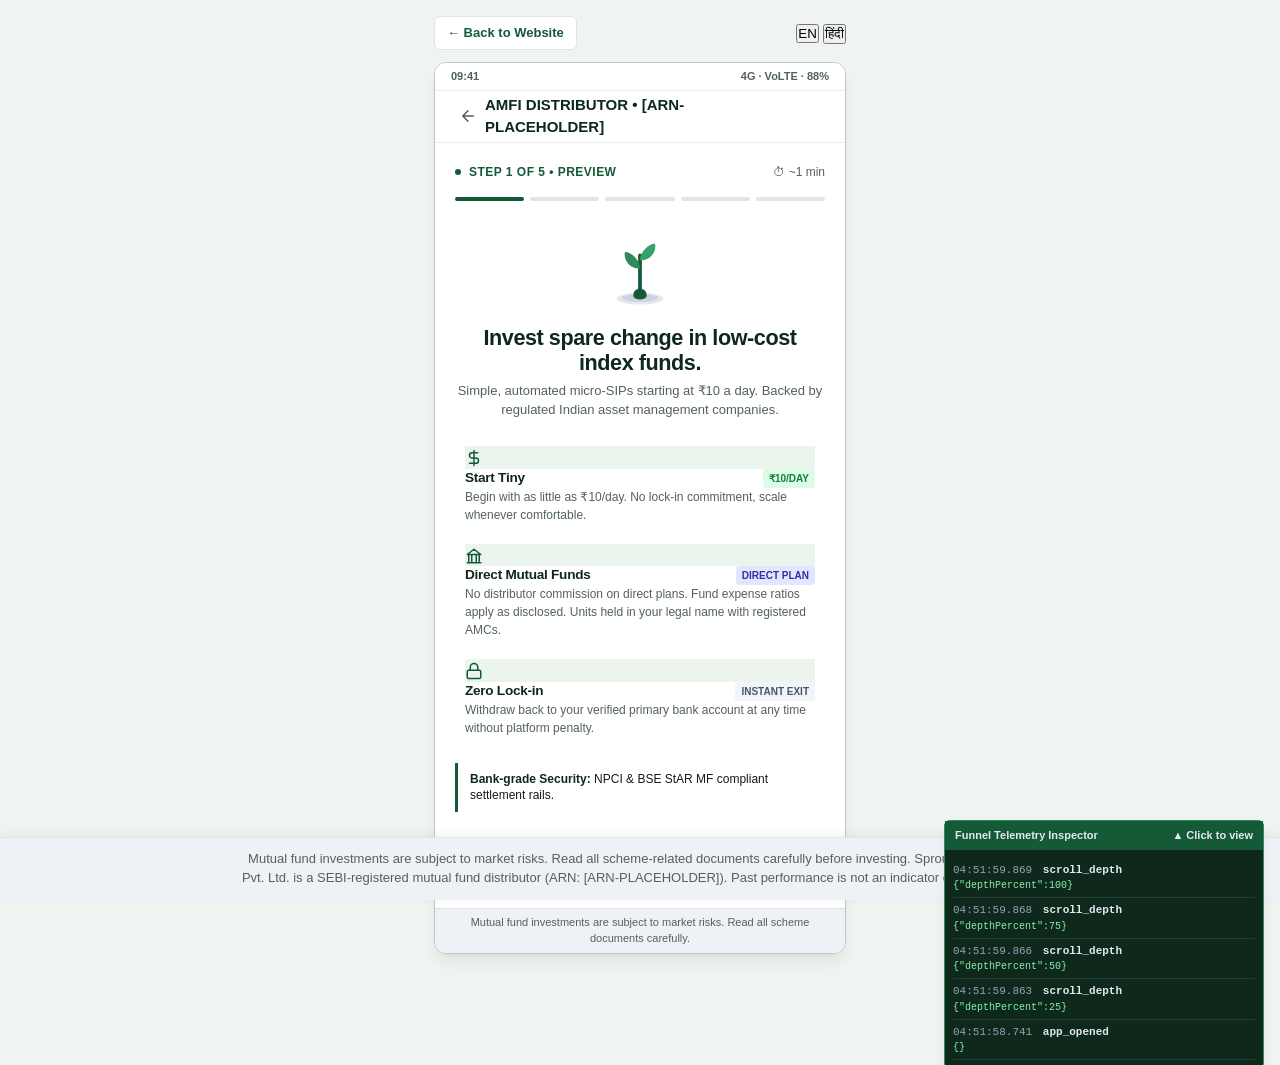
==== app.html @ a43324af "Baseline sprout files before Step 2 routes" ====
<!DOCTYPE html>
<html lang="en">
<head>
  <meta charset="UTF-8">
  <meta name="viewport" content="width=device-width, initial-scale=1.0">
  <title>Sprout App - First-Time Mobile Investing in India</title>
  <meta name="description" content="Sprout Mobile Onboarding App. Fast paperless KYC and instant micro-SIP setup starting at ₹10/day.">
  <link rel="icon" type="image/svg+xml" href="favicon.svg">

  <link rel="stylesheet" href="css/tokens.css">
  <link rel="stylesheet" href="css/components.css">
  <link rel="stylesheet" href="css/onboarding.css">

  <style>
    /* Dedicated App Shell Layout */
    body {
      background-color: #F0F4F1;
      display: flex;
      flex-direction: column;
      min-height: 100vh;
    }
    .app-standalone-container {
      flex: 1;
      display: flex;
      flex-direction: column;
      align-items: center;
      justify-content: center;
      padding: 16px 8px 48px;
    }
    .app-top-nav-bar {
      width: 100%;
      max-width: 420px;
      display: flex;
      justify-content: space-between;
      align-items: center;
      margin-bottom: 12px;
      padding: 0 4px;
    }
    .app-back-to-site {
      display: inline-flex;
      align-items: center;
      gap: 6px;
      color: #155A37;
      text-decoration: none;
      font-size: 13px;
      font-weight: 700;
      background: #FFFFFF;
      padding: 6px 12px;
      border-radius: var(--radius-sm);
      border: 1px solid var(--color-border);
    }
    .app-back-to-site:hover {
      background: #EBF5EE;
    }

    /* Telemetry drawer */
    .telemetry-inspector {
      position: fixed;
      bottom: 48px;
      right: 16px;
      width: 320px;
      max-height: 280px;
      background: #0E281C;
      color: #E2E8F0;
      border: 1px solid #2E8B57;
      border-radius: var(--radius-sm);
      box-shadow: var(--shadow-lg);
      z-index: 1000;
      font-size: 11px;
      display: flex;
      flex-direction: column;
      transition: transform 0.2s ease;
    }
    .telemetry-inspector.is-collapsed {
      transform: translateY(calc(100% - 32px));
    }
    .telemetry-header {
      padding: 6px 10px;
      background: #155A37;
      font-weight: 700;
      display: flex;
      align-items: center;
      justify-content: space-between;
      cursor: pointer;
      user-select: none;
    }
    .telemetry-body {
      flex: 1;
      overflow-y: auto;
      padding: 8px;
      font-family: monospace;
      max-height: 230px;
    }
    .telemetry-item {
      padding: 4px 0;
      border-bottom: 1px solid rgba(255, 255, 255, 0.1);
    }
    .telemetry-time {
      color: #94A3B8;
      margin-right: 4px;
    }
    .telemetry-item code {
      display: block;
      color: #86EFAC;
      font-size: 10px;
      word-break: break-all;
    }
  </style>
</head>
<body>

  <main class="app-standalone-container">
    <!-- Top Bar with Return to Website Link & Language Switcher -->
    <div class="app-top-nav-bar">
      <a href="index.html" class="app-back-to-site" title="Return to Sprout marketing website">
        ← Back to Website
      </a>
      <div class="lang-toggle">
        <button class="lang-btn is-active" data-lang="en">EN</button>
        <button class="lang-btn" data-lang="hi">हिंदी</button>
      </div>
    </div>

    <!-- Phone Mockup Frame (Realistic sub-₹10,000 mobile aspect) -->
    <div class="phone-mockup-frame">
      <!-- System Status Bar -->
      <div class="phone-status-bar">
        <span>09:41</span>
        <span>4G · VoLTE · 88%</span>
      </div>

      <!-- App Header with AMFI Registration Indicator -->
      <header class="phone-app-header">
        <a href="index.html" class="phone-back-btn" aria-label="Exit to website">
          <svg class="icon-svg" viewBox="0 0 24 24"><path d="M19 12H5M12 19l-7-7 7-7"/></svg>
        </a>
        <!-- COMPLIANCE: Replace [ARN-PLACEHOLDER] with real AMFI ARN -->
        <span class="phone-header-title">AMFI DISTRIBUTOR • [ARN-PLACEHOLDER]</span>
        <div style="width: 28px;"></div>
      </header>

      <!-- Phone Content Area -->
      <div class="phone-screen-content">

        <!-- Segmented Progress Bar -->
        <div class="step-segmented-bar">
          <div class="step-meta-left">
            <span class="step-meta-dot"></span>
            <span id="step-meta-label">STEP 1 OF 5 • PREVIEW</span>
          </div>
          <div class="step-meta-right" id="step-meta-time">⏱ ~1 min</div>
        </div>
        <div class="step-tracks-container">
          <div class="step-track-segment is-active"></div>
          <div class="step-track-segment"></div>
          <div class="step-track-segment"></div>
          <div class="step-track-segment"></div>
          <div class="step-track-segment"></div>
        </div>

        <!-- Shared Inline Mascot Mount -->
        <div id="onboarding-mascot-mount" style="margin-bottom: 8px;"></div>

        <!-- ==================== SCREEN 1: WELCOME & MICRO-SIP VALUE ==================== -->
        <div class="ob-screen is-active" id="ob-screen-1">
          <div style="text-align: center; margin-bottom: 16px;">
            <h2 style="font-size: 1.35rem; color: #0E281C; line-height: 1.2; margin-bottom: 6px;">
              Invest spare change in low-cost index funds.
            </h2>
            <p style="font-size: 0.8125rem; color: #536259; line-height: 1.45;">
              Simple, automated micro-SIPs starting at ₹10 a day. Backed by regulated Indian asset management companies.
            </p>
          </div>

          <!-- Value Proposition Pillars -->
          <div class="checklist-grid" style="gap: 8px; margin-bottom: 16px;">
            <div class="checklist-item" style="padding: 10px; margin-bottom: 0;">
              <div class="checklist-check" style="background: #EBF5EE; color: #155A37;">
                <svg class="icon-svg" viewBox="0 0 24 24"><path d="M12 2v20M17 5H9.5a3.5 3.5 0 0 0 0 7h5a3.5 3.5 0 0 1 0 7H6"/></svg>
              </div>
              <div class="checklist-content">
                <div style="display: flex; justify-content: space-between; align-items: center;">
                  <h4 style="font-size: 0.85rem;">Start Tiny</h4>
                  <span class="substep-badge badge-green">₹10/day</span>
                </div>
                <p style="font-size: 0.75rem;">Begin with as little as ₹10/day. No lock-in commitment, scale whenever comfortable.</p>
              </div>
            </div>

            <div class="checklist-item" style="padding: 10px; margin-bottom: 0;">
              <div class="checklist-check" style="background: #EBF5EE; color: #155A37;">
                <svg class="icon-svg" viewBox="0 0 24 24"><path d="M3 21h18M3 10h18M5 10v11M19 10v11M9 10v11M15 10v11M12 3l9 7H3z"/></svg>
              </div>
              <div class="checklist-content">
                <div style="display: flex; justify-content: space-between; align-items: center;">
                  <h4 style="font-size: 0.85rem;">Direct Mutual Funds</h4>
                  <!-- COMPLIANCE: "0% Fee" requires Compliance sign-off on direct vs regular plan. Remove until confirmed. -->
                  <span class="substep-badge badge-blue">Direct Plan</span>
                </div>
                <p style="font-size: 0.75rem;">No distributor commission on direct plans. Fund expense ratios apply as disclosed. Units held in your legal name with registered AMCs.</p>
              </div>
            </div>

            <div class="checklist-item" style="padding: 10px; margin-bottom: 0;">
              <div class="checklist-check" style="background: #EBF5EE; color: #155A37;">
                <svg class="icon-svg" viewBox="0 0 24 24"><rect x="3" y="11" width="18" height="11" rx="2"/><path d="M7 11V7a5 5 0 0 1 10 0v4"/></svg>
              </div>
              <div class="checklist-content">
                <div style="display: flex; justify-content: space-between; align-items: center;">
                  <h4 style="font-size: 0.85rem;">Zero Lock-in</h4>
                  <span class="substep-badge" style="background: #F1F5F9; color: #475569;">Instant Exit</span>
                </div>
                <p style="font-size: 0.75rem;">Withdraw back to your verified primary bank account at any time without platform penalty.</p>
              </div>
            </div>
          </div>

          <div class="gov-what-we-do" style="margin-bottom: 16px;">
            <strong style="color: #0E281C;">Bank-grade Security:</strong>
            <span> NPCI & BSE StAR MF compliant settlement rails.</span>
          </div>

          <div class="ob-bottom-actions">
            <button class="btn btn-primary btn-block" id="ob-btn-welcome-start">
              <span>Get Started (Takes ~4 mins)</span>
              <svg class="icon-svg" viewBox="0 0 24 24"><path d="M5 12h14M12 5l7 7-7 7"/></svg>
            </button>
          </div>
        </div>

        <!-- ==================== SCREEN 2: PREPARATION PROTOCOL ==================== -->
        <div class="ob-screen" id="ob-screen-2">
          <div class="ob-screen-header" style="margin-bottom: 12px;">
            <h2 style="font-size: 1.35rem; color: #0E281C;">Have these ready before we begin</h2>
            <p style="font-size: 0.8125rem;">Financial regulations require identity verification. Having these 3 items ready makes the process seamless and takes under 3 minutes.</p>
          </div>

          <div style="background: #143525; color: #FFFFFF; padding: 10px 14px; border-radius: var(--radius-sm); margin-bottom: 14px;">
            <span style="font-size: 10px; text-transform: uppercase; letter-spacing: 0.05em; color: #86EFAC; font-weight: 700; display: block;">REGULATORY REQUIREMENT</span>
            <strong style="font-size: 0.9rem;">Official KYC Protocol</strong>
          </div>

          <div class="checklist-grid" style="gap: 8px; margin-bottom: 12px;">
            <div class="checklist-item" style="padding: 10px; margin-bottom: 0;">
              <div class="checklist-check">✓</div>
              <div class="checklist-content">
                <div style="display: flex; justify-content: space-between; align-items: center;">
                  <h4 style="font-size: 0.85rem;">Permanent Account Number (PAN)</h4>
                  <span class="substep-badge" style="background: #F1F5F9; color: #475569;">Required</span>
                </div>
                <p style="font-size: 0.75rem;">Physical card or 10-digit number linked to your tax record.</p>
              </div>
            </div>

            <div class="checklist-item" style="padding: 10px; margin-bottom: 0;">
              <div class="checklist-check">✓</div>
              <div class="checklist-content">
                <div style="display: flex; justify-content: space-between; align-items: center;">
                  <h4 style="font-size: 0.85rem;">Aadhaar Card Number</h4>
                  <span class="substep-badge badge-blue">DigiLocker</span>
                </div>
                <p style="font-size: 0.75rem;">Must have access to mobile phone linked with Aadhaar for OTP verification.</p>
              </div>
            </div>

            <div class="checklist-item" style="padding: 10px; margin-bottom: 0;">
              <div class="checklist-check">✓</div>
              <div class="checklist-content">
                <div style="display: flex; justify-content: space-between; align-items: center;">
                  <h4 style="font-size: 0.85rem;">Indian Bank Account & IFSC</h4>
                  <span class="substep-badge badge-green">SIP Setup</span>
                </div>
                <p style="font-size: 0.75rem;">In your name, for setting up auto-debit SIP and withdrawals.</p>
              </div>
            </div>
          </div>

          <div class="gov-what-we-do" style="border-left-color: #15803D; margin-bottom: 14px;">
            <strong>Can't finish now?</strong> Your progress saves automatically at every tap.
          </div>

          <div class="ob-bottom-actions">
            <button class="btn btn-primary btn-block" id="ob-btn-checklist-ready">
              <span>I Have These Ready • Continue</span>
              <svg class="icon-svg" viewBox="0 0 24 24"><path d="M5 12h14M12 5l7 7-7 7"/></svg>
            </button>
            <button class="save-later-link" id="ob-btn-save-later" style="margin-top: 10px;">
              Save & Exit for Later
            </button>
          </div>
        </div>

        <!-- ==================== SCREEN 3: PACE & DEPLOYMENT ==================== -->
        <div class="ob-screen" id="ob-screen-3">
          <div class="ob-screen-header" style="margin-bottom: 10px;">
            <h2 style="font-size: 1.35rem; color: #0E281C;">Choose your daily or weekly pace</h2>
            <p style="font-size: 0.8125rem;">Consistency matters more than timing. Pick an amount you won't miss.</p>
          </div>

          <div class="botanical-tier-card">
            <div class="botanical-tier-icon">🌱</div>
            <div class="botanical-tier-info">
              <h4>BOTANICAL TIER II • First Sprout</h4>
              <p>Nurturing steady habit from root to leaf.</p>
            </div>
          </div>

          <div class="freq-tabs-container">
            <button class="freq-tab-btn is-active" data-freq="daily">Daily</button>
            <button class="freq-tab-btn" data-freq="weekly">Weekly</button>
            <button class="freq-tab-btn" data-freq="monthly">Monthly</button>
          </div>

          <div class="amount-card-grid">
            <div class="amount-card" data-amount="20">
              <div class="amount-card-left">
                <div class="amount-icon-pill">☕</div>
                <div class="amount-text-block">
                  <strong>₹20 <span style="font-size: 12px; font-weight: normal; color: #536259;">/ day</span></strong>
                  <span class="amount-analogy-text">A cup of tea</span>
                </div>
              </div>
              <div class="amount-check-bubble">✓</div>
            </div>

            <div class="amount-card is-selected" data-amount="50">
              <div class="amount-card-left">
                <div class="amount-icon-pill">🌿</div>
                <div class="amount-text-block">
                  <strong>
                    ₹50 <span style="font-size: 12px; font-weight: normal; color: #536259;">/ day</span>
                    <!-- COMPLIANCE: "Most chosen" is a fake metric if you have no real data. Removed until analytics confirm it. -->
                  </strong>
                  <span class="amount-analogy-text">Optimal baseline for micro-SIP</span>
                </div>
              </div>
              <div class="amount-check-bubble">✓</div>
            </div>

            <div class="amount-card" data-amount="100">
              <div class="amount-card-left">
                <div class="amount-icon-pill">📈</div>
                <div class="amount-text-block">
                  <strong>₹100 <span style="font-size: 12px; font-weight: normal; color: #536259;">/ day</span></strong>
                  <span class="amount-analogy-text">Steady compounding</span>
                </div>
              </div>
              <div class="amount-check-bubble">✓</div>
            </div>
          </div>

          <div class="monthly-deployment-card">
            <div class="deployment-header">
              <span>MONTHLY DEPLOYMENT</span>
              <span>📅 100% Equity Index</span>
            </div>
            <h3 id="calc-deployment-heading">At ₹50 / day, you will invest ₹1,500 every month.</h3>
            
            <div class="fund-preview-box">
              <span class="fund-badge-in">IN</span>
              <div class="fund-details-text">
                <strong>Nifty 50 Index Direct Plan</strong>
                <span>Top 50 companies in India • Direct / Zero Commission</span>
              </div>
            </div>

            <p style="font-size: 10px; color: #536259; line-height: 1.4;">
              Equities fluctuate in value. Historical 10-12% market returns are for illustrative purposes and not guaranteed. Capital is at risk.
            </p>
          </div>

          <div class="ob-bottom-actions">
            <button class="btn btn-primary btn-block" id="ob-btn-pace-confirm">
              <span>Confirm Pace & Verify KYC</span>
              <svg class="icon-svg" viewBox="0 0 24 24"><path d="M5 12h14M12 5l7 7-7 7"/></svg>
            </button>
          </div>
        </div>

        <!-- ==================== SCREEN 4: IDENTITY AUTHENTICATION & WAITING ==================== -->
        <div class="ob-screen" id="ob-screen-4">
          <div class="ob-screen-header" style="margin-bottom: 12px;">
            <h2 style="font-size: 1.35rem; color: #0E281C;">Identity Authentication</h2>
            <p style="font-size: 0.8125rem;">Cross-referencing legal credentials with official regulatory registries for institutional compliance.</p>
          </div>

          <div class="verification-substeps-card">
            <div class="substep-row">
              <div class="substep-icon-status substep-status-verified">✓</div>
              <div class="substep-info">
                <div class="substep-header">
                  <h4>PAN Validation</h4>
                  <span class="substep-badge badge-green">Verified</span>
                </div>
                <p>PAN: ABCDE1234F verified via NSDL record</p>
              </div>
            </div>

            <div class="substep-row">
              <div class="substep-icon-status substep-status-verified">✓</div>
              <div class="substep-info">
                <div class="substep-header">
                  <h4>Aadhaar DigiLocker</h4>
                  <span class="substep-badge badge-green">Verified</span>
                </div>
                <p>Linked securely to phone ending in •••• 8912</p>
              </div>
            </div>

            <div class="substep-row">
              <div class="substep-icon-status substep-status-inprogress" id="substep-ckyc-icon"></div>
              <div class="substep-info">
                <div class="substep-header">
                  <h4>CKYC & Bank Verification</h4>
                  <span class="substep-badge badge-blue" id="substep-ckyc-badge">In Progress</span>
                </div>
                <p>Matching account holder legal name against Central Registry records</p>
              </div>
            </div>
          </div>

          <div class="gov-repo-card">
            <div class="gov-repo-top">
              <div class="gov-bank-icon">
                <svg class="icon-svg" viewBox="0 0 24 24"><path d="M3 21h18M3 10h18M5 10v11M19 10v11M9 10v11M15 10v11M12 3l9 7H3z"/></svg>
              </div>
              <div class="gov-repo-top-text">
                <h3>Verifying with Government Repositories</h3>
                <div class="gov-avg-time">⏱ Average time: 45–90 seconds</div>
              </div>
            </div>

            <div class="registry-exchange-track">
              <div class="exchange-label-row">
                <span>Registry Exchange</span>
                <span id="kyc-elapsed-timer">00:00 elapsed</span>
              </div>
              <div class="exchange-progress-bar">
                <div class="exchange-progress-fill" id="kyc-exchange-fill" style="width: 15%;"></div>
              </div>
              <div class="exchange-milestones">
                <span class="exchange-milestone is-done">Request Dispatched</span>
                <span class="exchange-milestone" id="milestone-cersai">Awaiting CERSAI Ack</span>
                <span class="exchange-milestone" id="milestone-settlement">Settlement</span>
              </div>
            </div>

            <div class="gov-what-we-do">
              <strong>What we are doing:</strong> Checking your Central KYC Registry (CKYC) status and matching your bank account name via penny-drop confirmation.
            </div>

            <p class="gov-reassurance-note">
              ℹ Please do not press back or refresh. If it takes longer than 2 minutes, we will safely continue in the background and notify you via SMS.
            </p>

            <div class="gov-ref-tag">
              <span>● 256-bit TLS Gateway Encrypted</span>
              <span>REF: CKYC-9042-M</span>
            </div>
          </div>

          <div class="botanical-tier-card" style="background: #F8FAFC; border-color: #E2E8F0;">
            <div class="botanical-tier-icon" style="background: #E0E7FF; color: #3730A3;">🌱</div>
            <div class="botanical-tier-info">
              <h4 style="color: #155A37;">GROWTH MILESTONE 1 OF 4</h4>
              <p><strong>Seed in Soil:</strong> KYC verification sets your firm foundation for systematic wealth growth.</p>
            </div>
          </div>

          <div class="ob-bottom-actions">
            <button class="btn btn-primary btn-block" id="ob-btn-checking-status" style="pointer-events: none;">
              <svg class="icon-svg" style="animation: spin 1s linear infinite;" viewBox="0 0 24 24"><path d="M12 2v4M12 18v4M4.93 4.93l2.83 2.83M16.24 16.24l2.83 2.83M2 12h4M18 12h4"/></svg>
              <span>Checking Status with Registry...</span>
            </button>
            <style>@keyframes spin { 100% { transform: rotate(360deg); } }</style>

            <div id="kyc-verified-box" style="display: none; margin-bottom: 8px;">
              <button class="btn btn-primary btn-block" id="ob-btn-kyc-proceed">
                <span>KYC Verified • Proceed to Mandate</span>
                <svg class="icon-svg" viewBox="0 0 24 24"><path d="M5 12h14M12 5l7 7-7 7"/></svg>
              </button>
            </div>

            <button class="btn btn-secondary btn-block" id="ob-btn-kyc-background" style="margin-top: 8px; font-size: 13px;">
              💬 Continue in Background (Notify via SMS)
            </button>
          </div>
        </div>

        <!-- ==================== SCREEN 5: MILESTONE ACHIEVED & MANDATE ==================== -->
        <div class="ob-screen" id="ob-screen-5">
          <div style="text-align: center; margin-bottom: 14px;">
            <span class="substep-badge" style="background: #E0E7FF; color: #3730A3; font-size: 11px;">Milestone Achieved</span>
            <div style="margin: 8px 0;">
              <span style="font-size: 12px; font-weight: 700; color: #15803D; background: #DCFCE7; padding: 3px 10px; border-radius: var(--radius-sm);">
                🌱 First Sprout Planted 🌱
              </span>
            </div>
            <h2 style="font-size: 1.35rem; color: #0E281C; line-height: 1.25; margin-bottom: 4px;">
              Your daily SIP is officially set up!
            </h2>
            <p style="font-size: 0.8125rem; color: #536259; line-height: 1.4;">
              A steady seed planted today. Your discipline begins silently compounding through patient, systematic stewardship.
            </p>
          </div>

          <div class="mandate-summary-card">
            <div class="mandate-header">
              <h4>
                <svg class="icon-svg" style="color: #155A37;" viewBox="0 0 24 24"><path d="M14 2H6a2 2 0 0 0-2 2v16a2 2 0 0 0 2 2h12a2 2 0 0 0 2-2V8z"/><polyline points="14 2 14 8 20 8"/></svg>
                Mandate & Order Summary
              </h4>
              <!-- COMPLIANCE: "NPCI Active" label on a simulator screen is misleading. Labeled as demo. -->
              <span class="badge-npci" style="background: #F1F5F9; color: #64748B; border: 1px solid #CBD5E1;">DEMO ONLY</span>
            </div>

            <div class="mandate-row">
              <span class="mandate-label">Daily Commitment</span>
              <span class="mandate-value" id="summary-daily-commitment">₹50 / day</span>
            </div>
            <div class="mandate-row">
              <span class="mandate-label">Fund Selected</span>
              <span class="mandate-value">Bandhan Nifty 50 Index Fund<br><small style="color: #15803D; font-weight: normal;">Direct-Growth • 0% Commission</small></span>
            </div>
            <div class="mandate-row">
              <span class="mandate-label">Auto-Debit Route</span>
              <span class="mandate-value">HDFC Bank ••4821 via e-NACH</span>
            </div>
            <div class="mandate-row">
              <span class="mandate-label">First Scheduled Debit</span>
              <span class="mandate-value">Tomorrow, 09:30 AM IST</span>
            </div>
            <div class="mandate-row">
              <span class="mandate-label">Estimated Allotment</span>
              <span class="mandate-value">Within T+1 Business Days</span>
            </div>
          </div>

          <div class="micro-value-grid">
            <div class="micro-value-card">
              <div style="color: #155A37; font-size: 16px; margin-bottom: 2px;">⚡</div>
              <h5>1-Tap Control</h5>
              <p>Pause, modify, or stop your SIP anytime with zero friction.</p>
            </div>
            <div class="micro-value-card">
              <div style="color: #155A37; font-size: 16px; margin-bottom: 2px;">🛡</div>
              <h5>Zero Hidden Cost</h5>
              <p>No entry loads, no exit penalties, no distributor cuts.</p>
            </div>
          </div>

          <div class="botanical-ledger-card">
            <div class="ledger-icon-box">🪴</div>
            <div class="ledger-text">
              <h4>BOTANICAL LEDGER</h4>
              <strong>Stage 2 of 4 Active</strong>
              <p>Level 3 'Rooted Sapling' unlocks after 3 consecutive monthly cycles.</p>
            </div>
          </div>

          <div class="ob-bottom-actions">
            <button class="btn btn-primary btn-block" id="ob-btn-go-portfolio">
              <span>Go to Your Portfolio</span>
              <svg class="icon-svg" viewBox="0 0 24 24"><path d="M5 12h14M12 5l7 7-7 7"/></svg>
            </button>
            <button class="btn btn-secondary btn-block" id="ob-btn-download-pdf" style="margin-top: 8px; font-size: 13px;">
              <svg class="icon-svg" viewBox="0 0 24 24"><path d="M21 15v4a2 2 0 0 1-2 2H5a2 2 0 0 1-2-2v-4M7 10l5 5 5-5M12 15V3"/></svg>
              <span>Download Mandate Confirmation (PDF)</span>
            </button>
          </div>
        </div>

      </div>

      <!-- Phone In-App Bottom Compliance Bar -->
      <div class="compliance-disclaimer-strip" style="font-size: 11px; padding: 6px 10px;">
        <span data-i18n="complianceShort">Mutual fund investments are subject to market risks. Read all scheme documents carefully.</span>
      </div>
    </div>
  </main>

  <!-- Sticky Global Compliance Disclaimer Bar -->
  <aside class="compliance-disclaimer-strip compliance-sticky-bottom" aria-label="Regulatory risk disclosure">
    <div style="max-width: 800px; margin: 0 auto;">
      <span data-i18n="complianceDisclaimer">
      <!-- COMPLIANCE: Replace [ARN-PLACEHOLDER] with your real AMFI ARN before going live -->
      Mutual fund investments are subject to market risks. Read all scheme-related documents carefully before investing. Sprout Technologies Pvt. Ltd. is a SEBI-registered mutual fund distributor (ARN: [ARN-PLACEHOLDER]). Past performance is not an indicator of future returns.
      </span>
    </div>
  </aside>

  <!-- Developer Telemetry Inspector -->
  <div class="telemetry-inspector is-collapsed" id="telemetry-inspector">
    <div class="telemetry-header" id="toggle-telemetry-btn">
      <span>Funnel Telemetry Inspector</span>
      <span>▲ Click to view</span>
    </div>
    <div class="telemetry-body" id="telemetry-log-content"></div>
  </div>

  <script src="js/strings.js"></script>
  <script src="js/mascot.js"></script>
  <script src="js/analytics.js"></script>
  <script src="js/onboarding.js"></script>
  <script>
    document.addEventListener("DOMContentLoaded", () => {
      // Initialize Mascot mount
      const obMascotMount = document.getElementById("onboarding-mascot-mount");
      if (obMascotMount) {
        obMascotMount.innerHTML = window.SproutMascot.render("idle");
      }

      // Initialize Onboarding Flow
      const onboarding = new window.OnboardingFlow();
      onboarding.init();

      // Language Switcher
      function updateLanguage(lang) {
        const strings = window.SPROUT_STRINGS[lang] || window.SPROUT_STRINGS.en;
        document.querySelectorAll("[data-i18n]").forEach(elem => {
          const key = elem.getAttribute("data-i18n");
          if (strings[key]) {
            elem.textContent = strings[key];
          }
        });
        document.querySelectorAll(".lang-btn").forEach(btn => {
          btn.classList.toggle("is-active", btn.getAttribute("data-lang") === lang);
        });
        document.documentElement.lang = lang;
      }

      document.querySelectorAll(".lang-btn").forEach(btn => {
        btn.addEventListener("click", () => {
          const selected = btn.getAttribute("data-lang");
          updateLanguage(selected);
          window.sproutAnalytics.track("language_switched", { language: selected });
        });
      });

      // Telemetry drawer
      const telemetryDrawer = document.getElementById("telemetry-log-content");
      if (telemetryDrawer) {
        window.sproutAnalytics.onEvent((eventData) => {
          const entry = document.createElement("div");
          entry.className = "telemetry-item";
          entry.innerHTML = `
            <span class="telemetry-time">${eventData.timestamp.split("T")[1].replace("Z", "")}</span>
            <strong>${eventData.event}</strong>
            <code>${JSON.stringify(eventData.properties)}</code>
          `;
          telemetryDrawer.prepend(entry);
        });
      }

      const toggleTelBtn = document.getElementById("toggle-telemetry-btn");
      if (toggleTelBtn) {
        toggleTelBtn.addEventListener("click", () => {
          const drawer = document.getElementById("telemetry-inspector");
          if (drawer) drawer.classList.toggle("is-collapsed");
        });
      }

      window.sproutAnalytics.track("app_opened");
    });
  </script>
</body>
</html>
---- css/tokens.css ----
/* Sprout 2.0 Design Tokens 
   Strict anti-vibe-coding: No purple gradients, no pill buttons, WCAG AA compliant */
:root {
  /* Color Palette - Trustworthy Botanical & Financial Neutral */
  --color-primary: #155A37;
  --color-primary-hover: #0F4328;
  --color-primary-active: #092B19;
  --color-primary-light: #EBF5EE;
  
  --color-deep-pine: #0E281C;
  --color-accent-growth: #2E8B57;
  --color-accent-gold: #C08A1B;
  
  --color-bg-page: #FBFBF9;
  --color-bg-surface: #FFFFFF;
  --color-bg-subtle: #F4F6F4;
  --color-bg-card-highlight: #F0F7F2;

  --color-border: #E0E5E2;
  --color-border-subtle: #ECEFE8;
  --color-border-strong: #BDC8C1;
  --color-border-focus: #155A37;

  --color-text-main: #141C17;
  --color-text-muted: #536259;
  --color-text-inverse: #FFFFFF;
  --color-text-disabled: #8E9C94;

  --color-success: #15803D;
  --color-success-bg: #DCFCE7;
  --color-warning: #B45309;
  --color-warning-bg: #FEF3C7;
  --color-error: #B91C1C;
  --color-error-bg: #FEE2E2;

  /* Typography Scale */
  --font-sans: -apple-system, BlinkMacSystemFont, "Segoe UI", Roboto, "Noto Sans", "Noto Sans Devanagari", sans-serif;
  --font-size-xs: 0.75rem;    /* 12px */
  --font-size-sm: 0.8125rem;  /* 13px - Compliance disclaimer baseline */
  --font-size-base: 0.9375rem;/* 15px */
  --font-size-md: 1rem;       /* 16px */
  --font-size-lg: 1.125rem;   /* 18px */
  --font-size-xl: 1.375rem;   /* 22px */
  --font-size-2xl: 1.75rem;   /* 28px */
  --font-size-3xl: 2.25rem;   /* 36px */

  --line-height-tight: 1.25;
  --line-height-normal: 1.5;
  --line-height-relaxed: 1.625;

  /* Spacing Scale (8pt grid basis) */
  --space-1: 0.25rem;  /* 4px */
  --space-2: 0.5rem;   /* 8px */
  --space-3: 0.75rem;  /* 12px */
  --space-4: 1rem;     /* 16px */
  --space-5: 1.25rem;  /* 20px */
  --space-6: 1.5rem;   /* 24px */
  --space-8: 2rem;     /* 32px */
  --space-10: 2.5rem;  /* 40px */
  --space-12: 3rem;    /* 48px */
  --space-16: 4rem;    /* 64px */

  /* Radii - Rectangular, modern, non-pill */
  --radius-xs: 3px;
  --radius-sm: 6px;
  --radius-md: 8px;
  --radius-lg: 12px;

  /* Tap target minimums */
  --tap-target-min: 44px;

  /* Elevation Shadows (subtle, clean, no blur slop) */
  --shadow-sm: 0 1px 2px rgba(16, 28, 21, 0.05);
  --shadow-md: 0 4px 6px -1px rgba(16, 28, 21, 0.08), 0 2px 4px -2px rgba(16, 28, 21, 0.04);
  --shadow-lg: 0 10px 15px -3px rgba(16, 28, 21, 0.08), 0 4px 6px -4px rgba(16, 28, 21, 0.04);

  /* Transitions */
  --transition-fast: 150ms ease;
  --transition-normal: 250ms ease;
}

@media (prefers-reduced-motion: reduce) {
  *, *::before, *::after {
    animation-duration: 0.01ms !important;
    animation-iteration-count: 1 !important;
    transition-duration: 0.01ms !important;
    scroll-behavior: auto !important;
  }
}
---- css/components.css ----
/* Sprout 2.0 Shared Components 
   Architectural, accessible, WCAG AA compliant */

/* Reset & Base Elements */
*, *::before, *::after {
  box-sizing: border-box;
  margin: 0;
  padding: 0;
}

body {
  font-family: var(--font-sans);
  background-color: var(--color-bg-page);
  color: var(--color-text-main);
  line-height: var(--line-height-normal);
  font-size: var(--font-size-base);
  -webkit-font-smoothing: antialiased;
  -moz-osx-font-smoothing: grayscale;
}

/* Typography elements */
h1, h2, h3, h4, h5, h6 {
  color: var(--color-deep-pine);
  line-height: var(--line-height-tight);
  font-weight: 700;
  letter-spacing: -0.02em;
}

p {
  color: var(--color-text-muted);
}

a {
  color: var(--color-primary);
  text-decoration: underline;
  text-underline-offset: 3px;
}
a:hover {
  color: var(--color-primary-hover);
}

/* Buttons - Strictly rectangular with subtle radius (NO pill buttons) */
.btn {
  display: inline-flex;
  align-items: center;
  justify-content: center;
  gap: var(--space-2);
  min-height: var(--tap-target-min);
  padding: var(--space-3) var(--space-5);
  font-family: var(--font-sans);
  font-size: var(--font-size-base);
  font-weight: 600;
  text-decoration: none;
  border-radius: var(--radius-sm);
  border: 1px solid transparent;
  cursor: pointer;
  transition: background-color var(--transition-fast), border-color var(--transition-fast), transform var(--transition-fast);
  text-align: center;
}

.btn:focus-visible {
  outline: 2px solid var(--color-primary);
  outline-offset: 2px;
}

.btn-primary {
  background-color: var(--color-primary);
  color: var(--color-text-inverse);
  border-color: var(--color-primary);
}
.btn-primary:hover {
  background-color: var(--color-primary-hover);
  border-color: var(--color-primary-hover);
}
.btn-primary:active {
  background-color: var(--color-primary-active);
  transform: translateY(1px);
}

.btn-secondary {
  background-color: var(--color-bg-surface);
  color: var(--color-deep-pine);
  border-color: var(--color-border-strong);
}
.btn-secondary:hover {
  background-color: var(--color-bg-subtle);
  border-color: var(--color-primary);
}
.btn-secondary:active {
  transform: translateY(1px);
}

.btn-ghost {
  background-color: transparent;
  color: var(--color-text-muted);
  border-color: transparent;
}
.btn-ghost:hover {
  color: var(--color-deep-pine);
  background-color: var(--color-bg-subtle);
}

.btn-block {
  width: 100%;
}

/* Form Inputs */
.form-group {
  margin-bottom: var(--space-4);
  text-align: left;
}
.form-label {
  display: block;
  font-size: var(--font-size-sm);
  font-weight: 600;
  color: var(--color-deep-pine);
  margin-bottom: var(--space-1);
}
.form-input {
  width: 100%;
  min-height: var(--tap-target-min);
  padding: var(--space-2) var(--space-3);
  font-family: var(--font-sans);
  font-size: var(--font-size-base);
  color: var(--color-text-main);
  background-color: var(--color-bg-surface);
  border: 1px solid var(--color-border);
  border-radius: var(--radius-sm);
  transition: border-color var(--transition-fast);
}
.form-input:focus {
  outline: none;
  border-color: var(--color-primary);
  box-shadow: 0 0 0 3px rgba(21, 90, 55, 0.12);
}
.form-helper {
  font-size: var(--font-size-xs);
  color: var(--color-text-muted);
  margin-top: var(--space-1);
}

/* ==================== SEGMENTED STEP PROGRESS BAR ==================== */
.step-segmented-bar {
  display: flex;
  align-items: center;
  justify-content: space-between;
  margin-bottom: var(--space-4);
  font-size: var(--font-size-xs);
}
.step-meta-left {
  display: flex;
  align-items: center;
  gap: var(--space-2);
  font-weight: 700;
  color: var(--color-primary);
  text-transform: uppercase;
  letter-spacing: 0.04em;
}
.step-meta-dot {
  width: 6px;
  height: 6px;
  border-radius: 50%;
  background-color: var(--color-primary);
}
.step-meta-right {
  color: var(--color-text-muted);
  font-weight: 500;
}
.step-tracks-container {
  display: flex;
  gap: 6px;
  width: 100%;
  margin-bottom: var(--space-4);
}
.step-track-segment {
  flex: 1;
  height: 4px;
  background-color: var(--color-border);
  border-radius: 2px;
  transition: background-color var(--transition-normal);
}
.step-track-segment.is-active,
.step-track-segment.is-completed {
  background-color: var(--color-primary);
}

/* ==================== BOTANICAL TIER & MILESTONE BADGES ==================== */
.botanical-tier-card {
  display: flex;
  align-items: center;
  gap: var(--space-3);
  background-color: #E6F7ED;
  border: 1px solid #B7E4C7;
  border-radius: var(--radius-sm);
  padding: var(--space-3);
  margin-bottom: var(--space-4);
}
.botanical-tier-icon {
  width: 38px;
  height: 38px;
  border-radius: var(--radius-sm);
  background-color: #38D39F;
  color: #0E281C;
  display: flex;
  align-items: center;
  justify-content: center;
  font-weight: 700;
  flex-shrink: 0;
}
.botanical-tier-info h4 {
  font-size: var(--font-size-xs);
  text-transform: uppercase;
  letter-spacing: 0.04em;
  color: var(--color-primary);
  margin-bottom: 2px;
}
.botanical-tier-info p {
  font-size: var(--font-size-xs);
  color: var(--color-deep-pine);
  font-weight: 500;
}

/* Botanical Ledger Card */
.botanical-ledger-card {
  display: flex;
  align-items: center;
  gap: var(--space-3);
  background-color: var(--color-bg-subtle);
  border: 1px solid var(--color-border);
  border-radius: var(--radius-sm);
  padding: var(--space-3);
  margin-bottom: var(--space-4);
  text-align: left;
}
.ledger-icon-box {
  width: 44px;
  height: 44px;
  border-radius: var(--radius-xs);
  background-color: #EBF5EE;
  border: 1px solid var(--color-border);
  display: flex;
  align-items: center;
  justify-content: center;
  flex-shrink: 0;
}
.ledger-text h4 {
  font-size: 11px;
  text-transform: uppercase;
  color: var(--color-primary);
  font-weight: 700;
  margin-bottom: 2px;
}
.ledger-text strong {
  font-size: var(--font-size-sm);
  color: var(--color-deep-pine);
  display: block;
}
.ledger-text p {
  font-size: 11px;
  color: var(--color-text-muted);
}

/* ==================== SUB-STEP VERIFICATION CHECKLIST (SCREEN 4) ==================== */
.verification-substeps-card {
  background-color: var(--color-bg-surface);
  border: 1px solid var(--color-border);
  border-radius: var(--radius-sm);
  padding: var(--space-3) var(--space-4);
  margin-bottom: var(--space-4);
}
.substep-row {
  display: flex;
  align-items: flex-start;
  gap: var(--space-3);
  padding: var(--space-3) 0;
  border-bottom: 1px solid var(--color-border-subtle);
}
.substep-row:last-child {
  border-bottom: none;
}
.substep-icon-status {
  width: 26px;
  height: 26px;
  border-radius: 50%;
  display: flex;
  align-items: center;
  justify-content: center;
  font-size: 12px;
  flex-shrink: 0;
  margin-top: 2px;
}
.substep-status-verified {
  background-color: #DCFCE7;
  color: #15803D;
}
.substep-status-inprogress {
  background-color: #DBEAFE;
  color: #1D4ED8;
  position: relative;
}
.substep-status-inprogress::after {
  content: "";
  position: absolute;
  width: 8px;
  height: 8px;
  background-color: #1D4ED8;
  border-radius: 50%;
  animation: pulse-dot 1.5s infinite;
}
@keyframes pulse-dot {
  0% { transform: scale(0.8); opacity: 0.8; }
  50% { transform: scale(1.4); opacity: 0.3; }
  100% { transform: scale(0.8); opacity: 0.8; }
}

.substep-info {
  flex: 1;
}
.substep-header {
  display: flex;
  align-items: center;
  justify-content: space-between;
  margin-bottom: 2px;
}
.substep-header h4 {
  font-size: var(--font-size-sm);
  color: var(--color-deep-pine);
}
.substep-badge {
  font-size: 10px;
  font-weight: 700;
  padding: 2px 6px;
  border-radius: var(--radius-xs);
  text-transform: uppercase;
}
.badge-green {
  background-color: #DCFCE7;
  color: #15803D;
}
.badge-blue {
  background-color: #E0E7FF;
  color: #3730A3;
}
.substep-info p {
  font-size: var(--font-size-xs);
  color: var(--color-text-muted);
}

/* ==================== GOVERNMENT REPOSITORIES WAITING CARD ==================== */
.gov-repo-card {
  background-color: #F8FAFC;
  border: 1px solid #E2E8F0;
  border-radius: var(--radius-md);
  padding: var(--space-4);
  margin-bottom: var(--space-4);
  text-align: left;
}
.gov-repo-top {
  display: flex;
  align-items: flex-start;
  gap: var(--space-3);
  margin-bottom: var(--space-3);
}
.gov-bank-icon {
  width: 40px;
  height: 40px;
  border-radius: var(--radius-sm);
  background-color: #155A37;
  color: #FFFFFF;
  display: flex;
  align-items: center;
  justify-content: center;
  flex-shrink: 0;
}
.gov-repo-top-text h3 {
  font-size: var(--font-size-base);
  color: var(--color-deep-pine);
  margin-bottom: 2px;
}
.gov-avg-time {
  font-size: var(--font-size-xs);
  color: #15803D;
  font-weight: 600;
  display: flex;
  align-items: center;
  gap: 4px;
}

.registry-exchange-track {
  background-color: #FFFFFF;
  border: 1px solid #CBD5E1;
  border-radius: var(--radius-xs);
  padding: var(--space-3);
  margin-bottom: var(--space-3);
}
.exchange-label-row {
  display: flex;
  justify-content: space-between;
  font-size: 11px;
  font-weight: 600;
  color: var(--color-deep-pine);
  margin-bottom: 6px;
  font-family: monospace;
}
.exchange-progress-bar {
  width: 100%;
  height: 6px;
  background-color: #E2E8F0;
  border-radius: 3px;
  overflow: hidden;
  margin-bottom: 8px;
}
.exchange-progress-fill {
  height: 100%;
  background-color: var(--color-primary);
  transition: width 0.4s ease;
}
.exchange-milestones {
  display: flex;
  justify-content: space-between;
  font-size: 10px;
  color: var(--color-text-muted);
}
.exchange-milestone.is-done {
  color: var(--color-primary);
  font-weight: 600;
}

.gov-what-we-do {
  font-size: var(--font-size-xs);
  color: var(--color-text-main);
  background-color: #FFFFFF;
  border-left: 3px solid var(--color-primary);
  padding: var(--space-2) var(--space-3);
  border-radius: 0 var(--radius-xs) var(--radius-xs) 0;
  margin-bottom: var(--space-3);
  line-height: 1.4;
}
.gov-reassurance-note {
  font-size: 11px;
  color: var(--color-text-muted);
  line-height: 1.4;
  margin-bottom: var(--space-2);
}
.gov-ref-tag {
  display: flex;
  align-items: center;
  justify-content: space-between;
  font-size: 10px;
  color: var(--color-text-muted);
  font-family: monospace;
  padding-top: var(--space-2);
  border-top: 1px solid #E2E8F0;
}

/* ==================== PACE / FREQUENCY SELECTOR (SCREEN 3) ==================== */
.freq-tabs-container {
  display: flex;
  background-color: #EEF2F6;
  border-radius: var(--radius-sm);
  padding: 3px;
  margin-bottom: var(--space-4);
}
.freq-tab-btn {
  flex: 1;
  border: none;
  background: transparent;
  padding: var(--space-2) 0;
  font-size: var(--font-size-xs);
  font-weight: 600;
  color: var(--color-text-muted);
  cursor: pointer;
  border-radius: var(--radius-xs);
  transition: all var(--transition-fast);
}
.freq-tab-btn.is-active {
  background-color: #0E281C;
  color: #FFFFFF;
}

.amount-card-grid {
  display: flex;
  flex-direction: column;
  gap: var(--space-2);
  margin-bottom: var(--space-4);
}
.amount-card {
  display: flex;
  align-items: center;
  justify-content: space-between;
  padding: var(--space-3);
  background-color: var(--color-bg-surface);
  border: 1px solid var(--color-border);
  border-radius: var(--radius-sm);
  cursor: pointer;
  transition: all var(--transition-fast);
}
.amount-card.is-selected {
  background-color: #DCFCE7;
  border-color: #22C55E;
}
.amount-card-left {
  display: flex;
  align-items: center;
  gap: var(--space-3);
}
.amount-icon-pill {
  width: 32px;
  height: 32px;
  border-radius: var(--radius-xs);
  background-color: #E2E8F0;
  display: flex;
  align-items: center;
  justify-content: center;
  color: var(--color-deep-pine);
}
.amount-card.is-selected .amount-icon-pill {
  background-color: #15803D;
  color: #FFFFFF;
}
.amount-text-block strong {
  font-size: var(--font-size-md);
  color: var(--color-deep-pine);
  display: flex;
  align-items: center;
  gap: var(--space-2);
}
.badge-tag-pill {
  font-size: 10px;
  padding: 1px 6px;
  border-radius: var(--radius-xs);
  background-color: #0E281C;
  color: #FFFFFF;
  font-weight: 600;
}
.amount-analogy-text {
  font-size: 11px;
  color: var(--color-text-muted);
}
.amount-check-bubble {
  width: 22px;
  height: 22px;
  border-radius: 50%;
  border: 1px solid var(--color-border-strong);
  display: flex;
  align-items: center;
  justify-content: center;
  font-size: 11px;
  color: transparent;
}
.amount-card.is-selected .amount-check-bubble {
  background-color: #15803D;
  border-color: #15803D;
  color: #FFFFFF;
}

/* Monthly Deployment Box */
.monthly-deployment-card {
  background-color: #F8FAFC;
  border: 1px solid var(--color-border);
  border-radius: var(--radius-sm);
  padding: var(--space-4);
  margin-bottom: var(--space-4);
  text-align: left;
}
.deployment-header {
  display: flex;
  justify-content: space-between;
  align-items: center;
  margin-bottom: var(--space-2);
}
.deployment-header span {
  font-size: 10px;
  text-transform: uppercase;
  letter-spacing: 0.04em;
  font-weight: 700;
  color: var(--color-text-muted);
}
.monthly-deployment-card h3 {
  font-size: var(--font-size-md);
  color: var(--color-deep-pine);
  margin-bottom: var(--space-3);
}
.fund-preview-box {
  background-color: #FFFFFF;
  border: 1px solid var(--color-border);
  border-radius: var(--radius-xs);
  padding: var(--space-2) var(--space-3);
  display: flex;
  align-items: center;
  gap: var(--space-3);
  margin-bottom: var(--space-3);
}
.fund-badge-in {
  width: 28px;
  height: 28px;
  border-radius: var(--radius-xs);
  background-color: #E2E8F0;
  color: var(--color-deep-pine);
  font-weight: 700;
  font-size: 11px;
  display: flex;
  align-items: center;
  justify-content: center;
}
.fund-details-text strong {
  font-size: var(--font-size-xs);
  color: var(--color-deep-pine);
  display: block;
}
.fund-details-text span {
  font-size: 11px;
  color: var(--color-text-muted);
}

/* ==================== MANDATE & ORDER SUMMARY CARD (SCREEN 5) ==================== */
.mandate-summary-card {
  background-color: #FFFFFF;
  border: 1px solid var(--color-border);
  border-radius: var(--radius-sm);
  padding: var(--space-4);
  margin-bottom: var(--space-4);
  text-align: left;
}
.mandate-header {
  display: flex;
  align-items: center;
  justify-content: space-between;
  padding-bottom: var(--space-3);
  border-bottom: 1px solid var(--color-border-subtle);
  margin-bottom: var(--space-3);
}
.mandate-header h4 {
  font-size: var(--font-size-sm);
  color: var(--color-deep-pine);
  display: flex;
  align-items: center;
  gap: 6px;
}
.badge-npci {
  background-color: #0E281C;
  color: #FFFFFF;
  font-size: 10px;
  font-weight: 700;
  padding: 2px 6px;
  border-radius: var(--radius-xs);
}

.mandate-row {
  display: flex;
  justify-content: space-between;
  align-items: flex-start;
  font-size: var(--font-size-xs);
  padding: var(--space-2) 0;
  border-bottom: 1px dashed var(--color-border-subtle);
}
.mandate-row:last-child {
  border-bottom: none;
}
.mandate-label {
  color: var(--color-text-muted);
}
.mandate-value {
  color: var(--color-deep-pine);
  font-weight: 600;
  text-align: right;
}

/* Micro Value Cards (Screen 5) */
.micro-value-grid {
  display: grid;
  grid-template-columns: 1fr 1fr;
  gap: var(--space-2);
  margin-bottom: var(--space-4);
}
.micro-value-card {
  background-color: var(--color-bg-subtle);
  border: 1px solid var(--color-border);
  border-radius: var(--radius-sm);
  padding: var(--space-3);
  text-align: center;
}
.micro-value-card h5 {
  font-size: var(--font-size-xs);
  color: var(--color-deep-pine);
  margin-bottom: 2px;
}
.micro-value-card p {
  font-size: 10px;
  color: var(--color-text-muted);
  line-height: 1.3;
}

/* Compliance Disclaimer Component */
.compliance-disclaimer-strip {
  background-color: #EEF2F6;
  border-top: 1px solid var(--color-border);
  padding: var(--space-3) var(--space-4);
  font-size: var(--font-size-sm); /* 13px - rigorously compliant with >= 12px requirement */
  color: var(--color-text-muted);
  line-height: 1.45;
  text-align: center;
}
.compliance-disclaimer-strip strong {
  color: var(--color-deep-pine);
  font-weight: 600;
}
.compliance-sticky-bottom {
  position: sticky;
  bottom: 0;
  left: 0;
  right: 0;
  z-index: 100;
  box-shadow: 0 -2px 10px rgba(0, 0, 0, 0.05);
}

/* Mascot SVG Container & CSS Transform Animations */
.mascot-container {
  display: flex;
  align-items: center;
  justify-content: center;
  width: 100px;
  height: 100px;
  margin: 0 auto;
  position: relative;
}
.mascot-svg {
  width: 100%;
  height: 100%;
  transform-origin: bottom center;
  will-change: transform;
}

.mascot-state-idle .mascot-stem {
  transform-origin: 50% 90%;
  animation: mascot-breathe 3.5s ease-in-out infinite;
}
.mascot-state-idle .mascot-leaf-left {
  transform-origin: 30% 60%;
  animation: mascot-leaf-sway-left 3.5s ease-in-out infinite;
}
.mascot-state-idle .mascot-leaf-right {
  transform-origin: 70% 50%;
  animation: mascot-leaf-sway-right 3.5s ease-in-out infinite;
}
@keyframes mascot-breathe {
  0%, 100% { transform: scale(1) translateY(0); }
  50% { transform: scale(1.02) translateY(-2px); }
}
@keyframes mascot-leaf-sway-left {
  0%, 100% { transform: rotate(0deg); }
  50% { transform: rotate(-3deg); }
}
@keyframes mascot-leaf-sway-right {
  0%, 100% { transform: rotate(0deg); }
  50% { transform: rotate(3deg); }
}

.mascot-state-growing .mascot-stem {
  transform-origin: 50% 95%;
  animation: mascot-stretch 2s ease-in-out infinite alternate;
}
.mascot-state-growing .mascot-leaf-left,
.mascot-state-growing .mascot-leaf-right {
  animation: mascot-leaf-unfurl 2s ease-in-out infinite alternate;
}
@keyframes mascot-stretch {
  0% { transform: scaleY(0.92); }
  100% { transform: scaleY(1.06); }
}
@keyframes mascot-leaf-unfurl {
  0% { transform: scale(0.9) rotate(-4deg); }
  100% { transform: scale(1.05) rotate(4deg); }
}

.mascot-state-milestone .mascot-aura {
  opacity: 1;
  animation: mascot-glow 2.5s ease-in-out infinite;
}
.mascot-state-milestone .mascot-golden-flower {
  opacity: 1;
  transform: scale(1);
  transition: transform 0.6s cubic-bezier(0.175, 0.885, 0.32, 1.275);
}
@keyframes mascot-glow {
  0%, 100% { transform: scale(0.96); opacity: 0.6; }
  50% { transform: scale(1.05); opacity: 0.9; }
}

/* SVG Line Icons Utility */
.icon-svg {
  display: inline-block;
  width: 18px;
  height: 18px;
  stroke-width: 2;
  stroke: currentColor;
  fill: none;
  stroke-linecap: round;
  stroke-linejoin: round;
  vertical-align: middle;
}
---- css/onboarding.css ----
/* Sprout 2.0 5-Screen Onboarding Styles
   Architectural, accessible, WCAG AA compliant */

/* Flow Simulator Container */
.onboarding-simulator-wrapper {
  padding: var(--space-6) 0 var(--space-12);
  display: flex;
  flex-direction: column;
  align-items: center;
}

/* Device Toolbar */
.device-toolbar {
  display: flex;
  align-items: center;
  justify-content: space-between;
  width: 100%;
  max-width: 420px;
  margin-bottom: var(--space-4);
  background-color: var(--color-bg-surface);
  border: 1px solid var(--color-border);
  border-radius: var(--radius-sm);
  padding: var(--space-2) var(--space-3);
  font-size: var(--font-size-xs);
}
.device-screen-nav {
  display: flex;
  gap: var(--space-1);
}
.device-nav-dot {
  width: 28px;
  height: 28px;
  border-radius: var(--radius-xs);
  border: 1px solid var(--color-border);
  background: var(--color-bg-page);
  color: var(--color-text-muted);
  cursor: pointer;
  font-weight: 700;
  font-size: var(--font-size-xs);
  display: flex;
  align-items: center;
  justify-content: center;
}
.device-nav-dot.is-active {
  background-color: var(--color-primary);
  color: #FFFFFF;
  border-color: var(--color-primary);
}

/* Phone Mockup Frame */
.phone-mockup-frame {
  width: 100%;
  max-width: 412px;
  min-height: 720px;
  background-color: var(--color-bg-surface);
  border: 1px solid var(--color-border-strong);
  border-radius: var(--radius-lg);
  box-shadow: var(--shadow-lg);
  display: flex;
  flex-direction: column;
  overflow: hidden;
  position: relative;
}

/* Phone System Status Bar */
.phone-status-bar {
  height: 28px;
  background-color: var(--color-bg-surface);
  padding: 0 var(--space-4);
  display: flex;
  align-items: center;
  justify-content: space-between;
  font-size: 11px;
  font-weight: 600;
  color: var(--color-text-muted);
  border-bottom: 1px solid var(--color-border-subtle);
}

/* Phone App Header */
.phone-app-header {
  height: 52px;
  padding: 0 var(--space-4);
  display: flex;
  align-items: center;
  justify-content: space-between;
  border-bottom: 1px solid var(--color-border-subtle);
  background-color: var(--color-bg-surface);
}
.phone-header-title {
  font-size: var(--font-size-base);
  font-weight: 700;
  color: var(--color-deep-pine);
}
.phone-back-btn {
  background: none;
  border: none;
  color: var(--color-text-muted);
  cursor: pointer;
  padding: var(--space-2);
  display: flex;
  align-items: center;
  justify-content: center;
}

/* Phone Screen Content Scroll Area */
.phone-screen-content {
  flex: 1;
  overflow-y: auto;
  padding: var(--space-5);
  display: flex;
  flex-direction: column;
}

/* Screen Sections */
.ob-screen {
  display: none;
  flex-direction: column;
  flex: 1;
  text-align: left;
}
.ob-screen.is-active {
  display: flex;
}

/* Common Screen Header */
.ob-screen-header {
  margin-bottom: var(--space-5);
}
.ob-screen-header h2 {
  font-size: var(--font-size-xl);
  color: var(--color-deep-pine);
  margin-bottom: var(--space-1);
}
.ob-screen-header p {
  font-size: var(--font-size-sm);
  color: var(--color-text-muted);
}

/* Screen 1: Welcome */
.welcome-hero {
  text-align: center;
  padding: var(--space-4) 0;
  margin-bottom: var(--space-4);
}
.welcome-pillars {
  display: flex;
  flex-direction: column;
  gap: var(--space-3);
  margin-bottom: var(--space-6);
}
.pillar-card {
  display: flex;
  align-items: flex-start;
  gap: var(--space-3);
  padding: var(--space-3);
  background-color: var(--color-bg-subtle);
  border: 1px solid var(--color-border);
  border-radius: var(--radius-sm);
}
.pillar-icon {
  width: 24px;
  height: 24px;
  color: var(--color-primary);
  flex-shrink: 0;
}
.pillar-text h4 {
  font-size: var(--font-size-sm);
  color: var(--color-deep-pine);
  margin-bottom: 2px;
}
.pillar-text p {
  font-size: var(--font-size-xs);
  color: var(--color-text-muted);
}

/* Screen 2: Preparation Checklist */
.checklist-notice-box {
  background-color: var(--color-bg-card-highlight);
  border-left: 3px solid var(--color-primary);
  padding: var(--space-3);
  border-radius: 0 var(--radius-xs) var(--radius-xs) 0;
  margin-bottom: var(--space-4);
  font-size: var(--font-size-xs);
  color: var(--color-text-main);
}
.save-later-link {
  display: block;
  text-align: center;
  margin-top: var(--space-3);
  font-size: var(--font-size-xs);
  color: var(--color-text-muted);
  text-decoration: underline;
  cursor: pointer;
}

/* Screen 3: Goal & Pace */
.pace-selector {
  display: grid;
  grid-template-columns: repeat(3, 1fr);
  gap: var(--space-2);
  margin-bottom: var(--space-5);
}
.pace-option {
  border: 1px solid var(--color-border);
  border-radius: var(--radius-sm);
  padding: var(--space-3) var(--space-2);
  text-align: center;
  cursor: pointer;
  background-color: var(--color-bg-surface);
  transition: all var(--transition-fast);
}
.pace-option.is-selected {
  border-color: var(--color-primary);
  background-color: var(--color-primary-light);
}
.pace-amount {
  font-size: var(--font-size-md);
  font-weight: 700;
  color: var(--color-deep-pine);
  display: block;
}
.pace-label {
  font-size: 11px;
  color: var(--color-text-muted);
}

.goal-projection-box {
  background-color: var(--color-bg-subtle);
  border: 1px solid var(--color-border);
  border-radius: var(--radius-sm);
  padding: var(--space-4);
  margin-bottom: var(--space-5);
}
.projection-row {
  display: flex;
  justify-content: space-between;
  margin-bottom: var(--space-2);
  font-size: var(--font-size-sm);
}
.projection-row strong {
  color: var(--color-deep-pine);
}

/* Screen 4: KYC Flow */
.kyc-substep-list {
  display: flex;
  flex-direction: column;
  gap: var(--space-3);
  margin-bottom: var(--space-5);
}
.kyc-substep-item {
  display: flex;
  align-items: center;
  justify-content: space-between;
  padding: var(--space-3);
  background-color: var(--color-bg-surface);
  border: 1px solid var(--color-border);
  border-radius: var(--radius-sm);
}
.kyc-substep-info {
  display: flex;
  align-items: center;
  gap: var(--space-3);
}
.kyc-substep-badge {
  font-size: var(--font-size-xs);
  padding: 2px 8px;
  border-radius: var(--radius-xs);
  font-weight: 600;
}
.badge-pending {
  background-color: var(--color-bg-subtle);
  color: var(--color-text-muted);
}
.badge-progress {
  background-color: var(--color-warning-bg);
  color: var(--color-warning);
}
.badge-done {
  background-color: var(--color-success-bg);
  color: var(--color-success);
}

/* Screen 5: First-Investment Moment */
.investment-breakdown-card {
  background-color: var(--color-bg-surface);
  border: 1px solid var(--color-border);
  border-radius: var(--radius-sm);
  padding: var(--space-4);
  margin-bottom: var(--space-5);
}
.breakdown-item {
  display: flex;
  justify-content: space-between;
  padding: var(--space-2) 0;
  border-bottom: 1px dashed var(--color-border-subtle);
  font-size: var(--font-size-sm);
}
.breakdown-item:last-child {
  border-bottom: none;
  font-weight: 700;
  font-size: var(--font-size-base);
  color: var(--color-deep-pine);
  padding-top: var(--space-3);
}

.investment-success-card {
  text-align: center;
  padding: var(--space-4) 0;
}
.order-id-tag {
  display: inline-block;
  font-family: monospace;
  font-size: var(--font-size-xs);
  background-color: var(--color-bg-subtle);
  padding: 2px 8px;
  border-radius: var(--radius-xs);
  border: 1px solid var(--color-border);
  margin: var(--space-2) 0 var(--space-4);
}

/* Fixed Onboarding Bottom Actions */
.ob-bottom-actions {
  margin-top: auto;
  padding-top: var(--space-4);
}
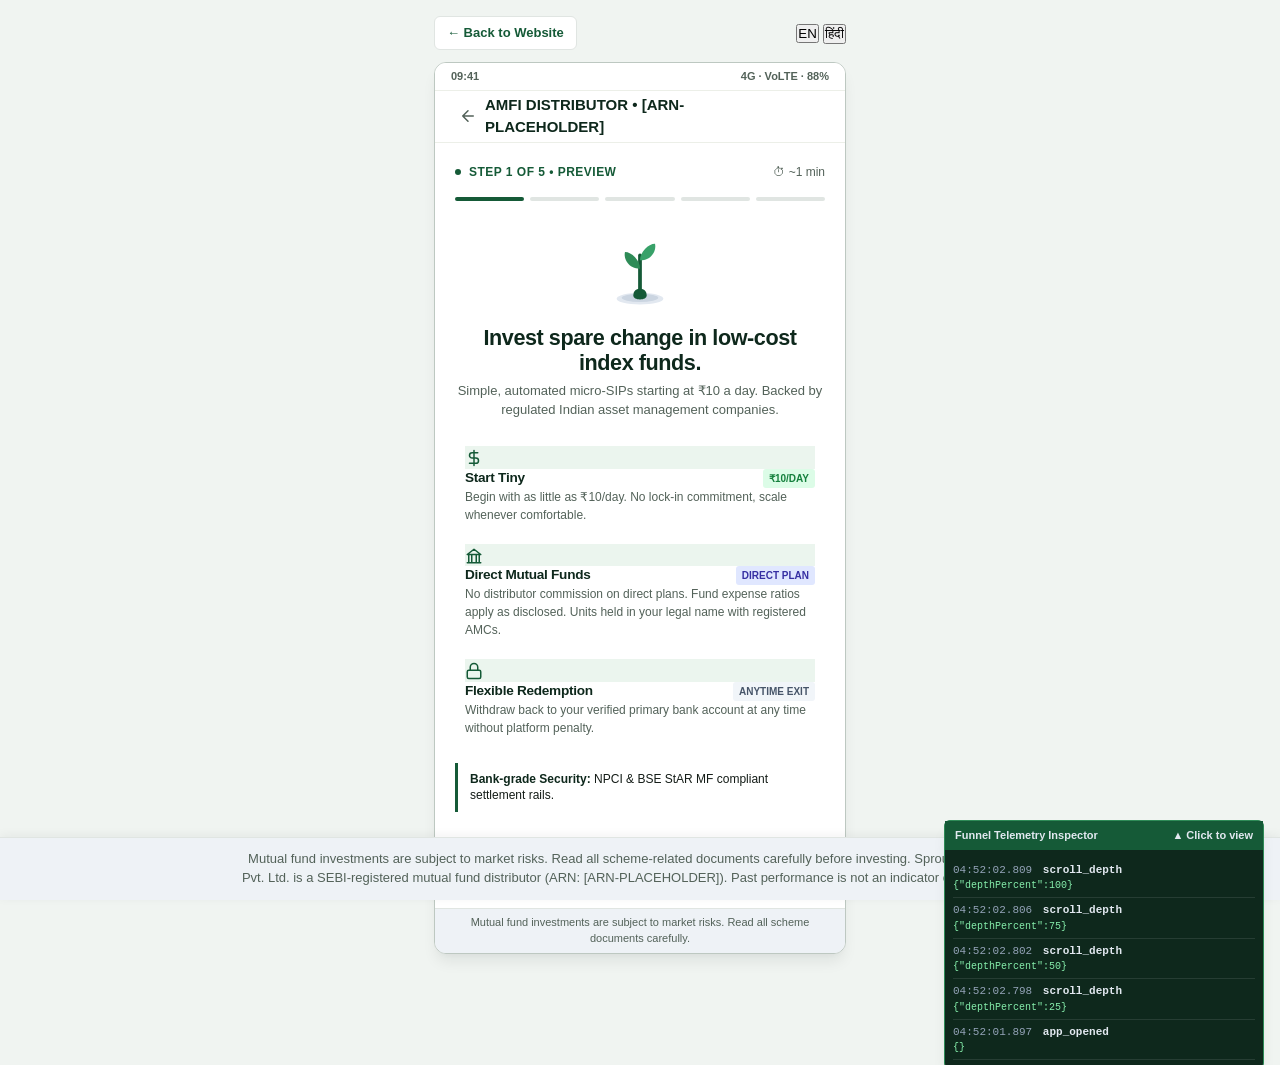
==== commit b7348bd1: "Compliance copy updates: remove zero lock-in, update mandate badge to sample data, update milestone " ====
--- a/app.html
+++ b/app.html
@@ -207,8 +207,8 @@
               </div>
               <div class="checklist-content">
                 <div style="display: flex; justify-content: space-between; align-items: center;">
-                  <h4 style="font-size: 0.85rem;">Zero Lock-in</h4>
-                  <span class="substep-badge" style="background: #F1F5F9; color: #475569;">Instant Exit</span>
+                  <h4 style="font-size: 0.85rem;">Flexible Redemption</h4>
+                  <span class="substep-badge" style="background: #F1F5F9; color: #475569;">Anytime Exit</span>
                 </div>
                 <p style="font-size: 0.75rem;">Withdraw back to your verified primary bank account at any time without platform penalty.</p>
               </div>
@@ -492,8 +492,10 @@
           <div style="text-align: center; margin-bottom: 14px;">
             <span class="substep-badge" style="background: #E0E7FF; color: #3730A3; font-size: 11px;">Milestone Achieved</span>
             <div style="margin: 8px 0;">
-              <span style="font-size: 12px; font-weight: 700; color: #15803D; background: #DCFCE7; padding: 3px 10px; border-radius: var(--radius-sm);">
-                🌱 First Sprout Planted 🌱
+              <span style="font-size: 12px; font-weight: 700; color: #15803D; background: #DCFCE7; padding: 4px 12px; border-radius: var(--radius-sm); display: inline-flex; align-items: center; gap: 6px;">
+                <svg class="icon-svg" style="width: 14px; height: 14px; color: #15803D;" viewBox="0 0 24 24"><path d="M12 22v-9M12 13a5 5 0 0 0-5-5c0 4 2 7 5 7M12 10a5 5 0 0 1 5-5c0 4-2 7-5 7"/></svg>
+                First Sprout Planted
+                <svg class="icon-svg" style="width: 14px; height: 14px; color: #15803D;" viewBox="0 0 24 24"><path d="M12 22v-9M12 13a5 5 0 0 0-5-5c0 4 2 7 5 7M12 10a5 5 0 0 1 5-5c0 4-2 7-5 7"/></svg>
               </span>
             </div>
             <h2 style="font-size: 1.35rem; color: #0E281C; line-height: 1.25; margin-bottom: 4px;">
@@ -510,8 +512,8 @@
                 <svg class="icon-svg" style="color: #155A37;" viewBox="0 0 24 24"><path d="M14 2H6a2 2 0 0 0-2 2v16a2 2 0 0 0 2 2h12a2 2 0 0 0 2-2V8z"/><polyline points="14 2 14 8 20 8"/></svg>
                 Mandate & Order Summary
               </h4>
-              <!-- COMPLIANCE: "NPCI Active" label on a simulator screen is misleading. Labeled as demo. -->
-              <span class="badge-npci" style="background: #F1F5F9; color: #64748B; border: 1px solid #CBD5E1;">DEMO ONLY</span>
+              <!-- COMPLIANCE: "NPCI Active" label on a simulator screen is misleading. Labeled as sample data. -->
+              <span class="badge-npci" style="background: #F1F5F9; color: #64748B; border: 1px solid #CBD5E1;">NPCI Active (Sample Data)</span>
             </div>
 
             <div class="mandate-row">
@@ -520,7 +522,7 @@
             </div>
             <div class="mandate-row">
               <span class="mandate-label">Fund Selected</span>
-              <span class="mandate-value">Bandhan Nifty 50 Index Fund<br><small style="color: #15803D; font-weight: normal;">Direct-Growth • 0% Commission</small></span>
+              <span class="mandate-value">Bandhan Nifty 50 Index Fund<br><small style="color: #15803D; font-weight: normal;">Direct-Growth • Zero Platform Fee</small></span>
             </div>
             <div class="mandate-row">
               <span class="mandate-label">Auto-Debit Route</span>
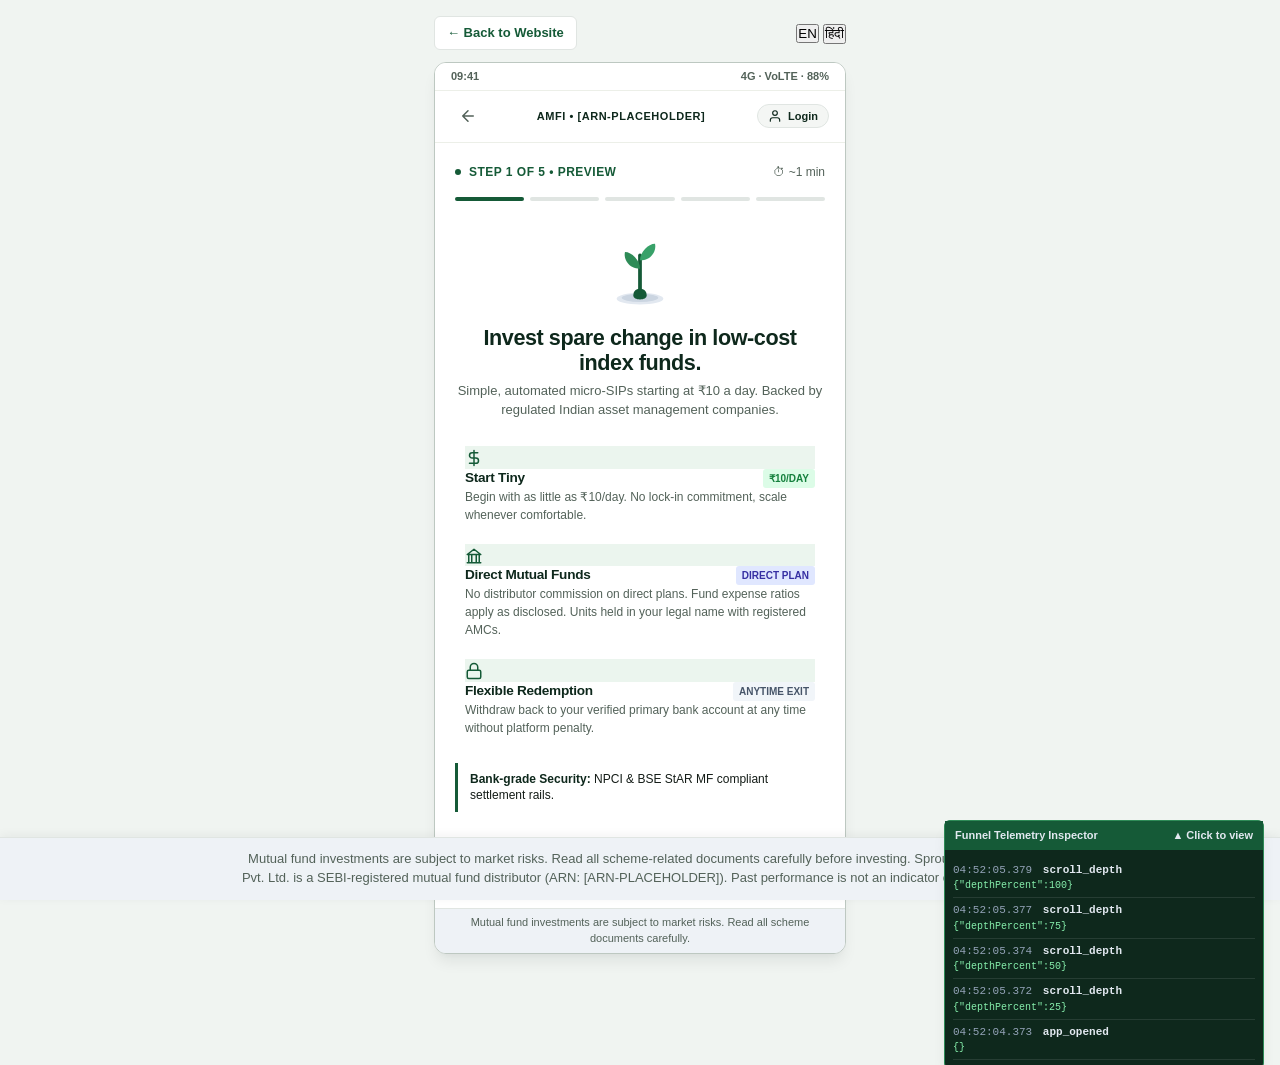
==== commit 440d251e: "Implement fully functional Auth, KYC upload, Mandate PDF download, Profile and REST API" ====
--- a/app.html
+++ b/app.html
@@ -129,14 +129,16 @@
         <span>4G · VoLTE · 88%</span>
       </div>
 
-      <!-- App Header with AMFI Registration Indicator -->
+      <!-- App Header with AMFI Registration Indicator & Profile Action -->
       <header class="phone-app-header">
-        <a href="index.html" class="phone-back-btn" aria-label="Exit to website">
+        <a href="index.html" class="phone-back-btn" aria-label="Exit to website" title="Exit to Sprout Home">
           <svg class="icon-svg" viewBox="0 0 24 24"><path d="M19 12H5M12 19l-7-7 7-7"/></svg>
         </a>
-        <!-- COMPLIANCE: Replace [ARN-PLACEHOLDER] with real AMFI ARN -->
-        <span class="phone-header-title">AMFI DISTRIBUTOR • [ARN-PLACEHOLDER]</span>
-        <div style="width: 28px;"></div>
+        <span class="phone-header-title" style="font-size: 11px; letter-spacing: 0.05em;">AMFI • [ARN-PLACEHOLDER]</span>
+        <button id="btn-header-profile" class="header-profile-btn" aria-label="View Profile / Log In">
+          <svg class="icon-svg" viewBox="0 0 24 24" style="width: 14px; height: 14px;"><path d="M20 21v-2a4 4 0 0 0-4-4H8a4 4 0 0 0-4 4v2"/><circle cx="12" cy="7" r="4"/></svg>
+          <span id="header-user-status" class="header-user-pill">Login</span>
+        </button>
       </header>
 
       <!-- Phone Content Area -->
@@ -379,29 +381,77 @@
 
         <!-- ==================== SCREEN 4: IDENTITY AUTHENTICATION & WAITING ==================== -->
         <div class="ob-screen" id="ob-screen-4">
-          <div class="ob-screen-header" style="margin-bottom: 12px;">
-            <h2 style="font-size: 1.35rem; color: #0E281C;">Identity Authentication</h2>
-            <p style="font-size: 0.8125rem;">Cross-referencing legal credentials with official regulatory registries for institutional compliance.</p>
-          </div>
-
-          <div class="verification-substeps-card">
+          <div class="ob-screen-header" style="margin-bottom: 10px;">
+            <h2 style="font-size: 1.35rem; color: #0E281C;">Identity & Bank Verification</h2>
+            <p style="font-size: 0.8125rem;">Enter credentials for 100% paperless SEBI verification via NSDL & DigiLocker.</p>
+          </div>
+
+          <!-- Interactive KYC Form -->
+          <div class="kyc-form-card" id="kyc-input-section">
+            <div style="margin-bottom: 10px;">
+              <div class="kyc-input-label">
+                <span>1. PERMANENT ACCOUNT NUMBER (PAN)</span>
+                <span id="pan-validation-badge" class="substep-badge badge-green" style="font-size: 10px;">VALID FORMAT</span>
+              </div>
+              <input type="text" id="kyc-pan-input" class="kyc-input" value="ABCDE1234F" maxlength="10" placeholder="ABCDE1234F" autocomplete="off" />
+              
+              <!-- Optional Document Upload / Photo Dropzone -->
+              <label for="kyc-pan-file-input" class="kyc-upload-dropzone" id="kyc-pan-dropzone">
+                <svg class="icon-svg" style="width: 16px; height: 16px; color: #155A37;" viewBox="0 0 24 24"><path d="M21 15v4a2 2 0 0 1-2 2H5a2 2 0 0 1-2-2v-4M17 8l-5-5-5 5M12 3v12"/></svg>
+                <span>Upload PAN Card / Photo (Simulate AI OCR)</span>
+                <input type="file" id="kyc-pan-file-input" accept="image/*,.pdf" style="display: none;" />
+              </label>
+              <div id="kyc-upload-success" class="kyc-file-preview" style="display: none;">
+                <span style="display: flex; align-items: center; gap: 6px;">
+                  <svg class="icon-svg" style="width: 14px; height: 14px;" viewBox="0 0 24 24"><path d="M14 2H6a2 2 0 0 0-2 2v16a2 2 0 0 0 2 2h12a2 2 0 0 0 2-2V8z"/><polyline points="14 2 14 8 20 8"/></svg>
+                  <strong id="kyc-uploaded-filename">pan_card.jpg</strong>
+                </span>
+                <span class="substep-badge badge-green" style="font-size: 10px;">AI Verified</span>
+              </div>
+            </div>
+
+            <div style="margin-bottom: 10px;">
+              <div class="kyc-input-label">
+                <span>2. AADHAAR DIGILOCKER CONSENT</span>
+                <span class="substep-badge badge-blue" style="font-size: 10px;">UIDAI READY</span>
+              </div>
+              <label style="display: flex; align-items: flex-start; gap: 8px; font-size: 11px; color: #334155; cursor: pointer; background: #F8FAFC; padding: 8px; border-radius: 4px; border: 1px solid #E2E8F0;">
+                <input type="checkbox" id="kyc-digilocker-consent" checked style="margin-top: 2px; accent-color: #155A37;" />
+                <span>Authorize secure DigiLocker XML retrieval linked to mobile phone •••• 8912.</span>
+              </label>
+            </div>
+
+            <div>
+              <div class="kyc-input-label">
+                <span>3. BANK ACCOUNT FOR PENNY-DROP (IMPS)</span>
+                <span id="bank-status-badge" class="substep-badge badge-blue" style="font-size: 10px;">HDFC BANK RESOLVED</span>
+              </div>
+              <div style="display: grid; grid-template-columns: 1.4fr 1fr; gap: 6px;">
+                <input type="text" id="kyc-bank-acc-input" class="kyc-input" value="50100482190123" placeholder="Account Number" />
+                <input type="text" id="kyc-bank-ifsc-input" class="kyc-input" value="HDFC0001234" placeholder="IFSC Code" />
+              </div>
+            </div>
+          </div>
+
+          <!-- Live Verification Progress Card -->
+          <div class="verification-substeps-card" style="margin-bottom: 10px;">
             <div class="substep-row">
-              <div class="substep-icon-status substep-status-verified">✓</div>
+              <div class="substep-icon-status substep-status-verified" id="substep-pan-icon">✓</div>
               <div class="substep-info">
                 <div class="substep-header">
-                  <h4>PAN Validation</h4>
-                  <span class="substep-badge badge-green">Verified</span>
-                </div>
-                <p>PAN: ABCDE1234F verified via NSDL record</p>
+                  <h4>PAN Status</h4>
+                  <span class="substep-badge badge-green" id="substep-pan-badge">Verified</span>
+                </div>
+                <p id="substep-pan-text">PAN: ABCDE1234F verified via NSDL record</p>
               </div>
             </div>
 
             <div class="substep-row">
-              <div class="substep-icon-status substep-status-verified">✓</div>
+              <div class="substep-icon-status substep-status-verified" id="substep-aadhaar-icon">✓</div>
               <div class="substep-info">
                 <div class="substep-header">
                   <h4>Aadhaar DigiLocker</h4>
-                  <span class="substep-badge badge-green">Verified</span>
+                  <span class="substep-badge badge-green" id="substep-aadhaar-badge">Verified</span>
                 </div>
                 <p>Linked securely to phone ending in •••• 8912</p>
               </div>
@@ -411,32 +461,33 @@
               <div class="substep-icon-status substep-status-inprogress" id="substep-ckyc-icon"></div>
               <div class="substep-info">
                 <div class="substep-header">
-                  <h4>CKYC & Bank Verification</h4>
-                  <span class="substep-badge badge-blue" id="substep-ckyc-badge">In Progress</span>
-                </div>
-                <p>Matching account holder legal name against Central Registry records</p>
-              </div>
-            </div>
-          </div>
-
-          <div class="gov-repo-card">
+                  <h4>Bank Penny-Drop</h4>
+                  <span class="substep-badge badge-blue" id="substep-ckyc-badge">Ready to Verify</span>
+                </div>
+                <p id="substep-bank-desc">Deposit ₹1.00 via IMPS to verify legal account holder name</p>
+              </div>
+            </div>
+          </div>
+
+          <!-- Government Repositories Heartbeat Card -->
+          <div class="gov-repo-card" id="kyc-waiting-card">
             <div class="gov-repo-top">
               <div class="gov-bank-icon">
                 <svg class="icon-svg" viewBox="0 0 24 24"><path d="M3 21h18M3 10h18M5 10v11M19 10v11M9 10v11M15 10v11M12 3l9 7H3z"/></svg>
               </div>
               <div class="gov-repo-top-text">
                 <h3>Verifying with Government Repositories</h3>
-                <div class="gov-avg-time">⏱ Average time: 45–90 seconds</div>
+                <div class="gov-avg-time">⏱ Average time: 15–30 seconds</div>
               </div>
             </div>
 
             <div class="registry-exchange-track">
               <div class="exchange-label-row">
-                <span>Registry Exchange</span>
+                <span>Central Registry Exchange</span>
                 <span id="kyc-elapsed-timer">00:00 elapsed</span>
               </div>
               <div class="exchange-progress-bar">
-                <div class="exchange-progress-fill" id="kyc-exchange-fill" style="width: 15%;"></div>
+                <div class="exchange-progress-fill" id="kyc-exchange-fill" style="width: 25%;"></div>
               </div>
               <div class="exchange-milestones">
                 <span class="exchange-milestone is-done">Request Dispatched</span>
@@ -445,13 +496,9 @@
               </div>
             </div>
 
-            <div class="gov-what-we-do">
+            <div class="gov-what-we-do" id="kyc-heartbeat-msg">
               <strong>What we are doing:</strong> Checking your Central KYC Registry (CKYC) status and matching your bank account name via penny-drop confirmation.
             </div>
-
-            <p class="gov-reassurance-note">
-              ℹ Please do not press back or refresh. If it takes longer than 2 minutes, we will safely continue in the background and notify you via SMS.
-            </p>
 
             <div class="gov-ref-tag">
               <span>● 256-bit TLS Gateway Encrypted</span>
@@ -459,21 +506,21 @@
             </div>
           </div>
 
-          <div class="botanical-tier-card" style="background: #F8FAFC; border-color: #E2E8F0;">
-            <div class="botanical-tier-icon" style="background: #E0E7FF; color: #3730A3;">🌱</div>
-            <div class="botanical-tier-info">
-              <h4 style="color: #155A37;">GROWTH MILESTONE 1 OF 4</h4>
-              <p><strong>Seed in Soil:</strong> KYC verification sets your firm foundation for systematic wealth growth.</p>
-            </div>
-          </div>
-
           <div class="ob-bottom-actions">
-            <button class="btn btn-primary btn-block" id="ob-btn-checking-status" style="pointer-events: none;">
+            <!-- Initial Action: Run Verification -->
+            <button class="btn btn-primary btn-block" id="ob-btn-run-verification">
+              <svg class="icon-svg" viewBox="0 0 24 24"><path d="M9 12l2 2 4-4M7.835 4.697a3.42 3.42 0 0 0 1.946-.806 3.42 3.42 0 0 1 4.438 0 3.42 3.42 0 0 0 1.946.806 3.42 3.42 0 0 1 3.138 3.138 3.42 3.42 0 0 0 .806 1.946 3.42 3.42 0 0 1 0 4.438 3.42 3.42 0 0 0-.806 1.946 3.42 3.42 0 0 1-3.138 3.138 3.42 3.42 0 0 0-1.946.806 3.42 3.42 0 0 1-4.438 0 3.42 3.42 0 0 0-1.946-.806 3.42 3.42 0 0 1-3.138-3.138 3.42 3.42 0 0 0-.806-1.946 3.42 3.42 0 0 1 0-4.438 3.42 3.42 0 0 0 .806-1.946 3.42 3.42 0 0 1 3.138-3.138z"/></svg>
+              <span>Verify Credentials & Run Penny-Drop</span>
+            </button>
+
+            <!-- Spinner State during verification -->
+            <button class="btn btn-primary btn-block" id="ob-btn-checking-status" style="display: none; pointer-events: none;">
               <svg class="icon-svg" style="animation: spin 1s linear infinite;" viewBox="0 0 24 24"><path d="M12 2v4M12 18v4M4.93 4.93l2.83 2.83M16.24 16.24l2.83 2.83M2 12h4M18 12h4"/></svg>
-              <span>Checking Status with Registry...</span>
+              <span>Checking Registry & IMPS Rail...</span>
             </button>
             <style>@keyframes spin { 100% { transform: rotate(360deg); } }</style>
 
+            <!-- Completed State -->
             <div id="kyc-verified-box" style="display: none; margin-bottom: 8px;">
               <button class="btn btn-primary btn-block" id="ob-btn-kyc-proceed">
                 <span>KYC Verified • Proceed to Mandate</span>
@@ -572,6 +619,142 @@
           </div>
         </div>
 
+      </div>
+
+      <!-- In-App Interactive Toast -->
+      <div id="app-toast" class="app-toast">
+        <svg class="icon-svg" style="width: 16px; height: 16px; color: #86EFAC;" viewBox="0 0 24 24"><path d="M22 11.08V12a10 10 0 1 1-5.93-9.14"/><polyline points="22 4 12 14.01 9 11.01"/></svg>
+        <span id="app-toast-msg">Notification message</span>
+      </div>
+
+      <!-- Phone + OTP Authentication Modal -->
+      <div id="modal-auth" class="modal-backdrop">
+        <div class="modal-sheet">
+          <div class="modal-handle"></div>
+          <div class="modal-header-row">
+            <div>
+              <h3 style="font-size: 1.15rem; color: #0E281C;">Sign In to Sprout</h3>
+              <p style="font-size: 0.75rem; color: #64748B;">Enter your 10-digit mobile number for paperless access.</p>
+            </div>
+            <button id="btn-close-auth-modal" class="modal-close-btn" aria-label="Close">✕</button>
+          </div>
+
+          <!-- Step A: Phone Number -->
+          <div id="auth-step-phone">
+            <label class="kyc-input-label" style="margin-bottom: 6px;">
+              <span>MOBILE NUMBER (INDIAN RESIDENT)</span>
+              <span class="substep-badge badge-blue">OTP LOGIN</span>
+            </label>
+            <div style="display: flex; gap: 8px; margin-bottom: 12px;">
+              <span style="background: #F1F5F9; border: 1px solid #CBD5E1; padding: 10px 12px; border-radius: 4px; font-weight: 700; font-size: 13px; color: #334155;">+91</span>
+              <input type="tel" id="auth-phone-input" class="kyc-input" maxlength="10" value="9876543210" placeholder="9876543210" style="text-transform: none; font-size: 14px;" />
+            </div>
+            <button class="btn btn-primary btn-block" id="btn-send-otp">
+              <span>Send 6-Digit OTP</span>
+              <svg class="icon-svg" viewBox="0 0 24 24"><path d="M5 12h14M12 5l7 7-7 7"/></svg>
+            </button>
+          </div>
+
+          <!-- Step B: OTP Input -->
+          <div id="auth-step-otp" style="display: none;">
+            <p style="font-size: 0.8125rem; color: #334155; text-align: center;">
+              Enter the 6-digit code sent to <strong id="auth-display-phone">+91 98765 43210</strong>
+            </p>
+            <div class="otp-box-grid">
+              <input type="text" maxlength="1" class="otp-digit-input" data-index="0" value="8" />
+              <input type="text" maxlength="1" class="otp-digit-input" data-index="1" value="4" />
+              <input type="text" maxlength="1" class="otp-digit-input" data-index="2" value="9" />
+              <input type="text" maxlength="1" class="otp-digit-input" data-index="3" value="2" />
+              <input type="text" maxlength="1" class="otp-digit-input" data-index="4" value="0" />
+              <input type="text" maxlength="1" class="otp-digit-input" data-index="5" value="1" />
+            </div>
+
+            <div style="text-align: center; margin-bottom: 14px;">
+              <button id="btn-use-demo-otp" style="background: #EBF5EE; border: 1px solid #BBF7D0; color: #15803D; font-size: 11px; padding: 4px 10px; border-radius: 12px; cursor: pointer; font-weight: 600;">
+                💡 Auto-fill Demo Code (849201)
+              </button>
+            </div>
+
+            <button class="btn btn-primary btn-block" id="btn-verify-otp">
+              <span>Verify & Continue</span>
+              <svg class="icon-svg" viewBox="0 0 24 24"><path d="M5 12h14M12 5l7 7-7 7"/></svg>
+            </button>
+            <button id="btn-back-to-phone" class="btn btn-ghost btn-block" style="margin-top: 6px; font-size: 12px;">
+              Change phone number
+            </button>
+          </div>
+        </div>
+      </div>
+
+      <!-- Investor Profile & Portfolio Modal -->
+      <div id="modal-profile" class="modal-backdrop">
+        <div class="modal-sheet">
+          <div class="modal-handle"></div>
+          <div class="modal-header-row">
+            <div>
+              <span class="substep-badge badge-green" style="font-size: 10px; margin-bottom: 2px;">SEBI COMPLIANT INVESTOR</span>
+              <h3 style="font-size: 1.2rem; color: #0E281C;">Investor Profile</h3>
+            </div>
+            <button id="btn-close-profile-modal" class="modal-close-btn" aria-label="Close">✕</button>
+          </div>
+
+          <!-- Profile Details Card -->
+          <div class="profile-stat-card">
+            <div class="profile-row">
+              <span class="profile-row-label">Investor Name</span>
+              <span class="profile-row-val" id="profile-name">Disciplined Investor</span>
+            </div>
+            <div class="profile-row">
+              <span class="profile-row-label">Registered Phone</span>
+              <span class="profile-row-val" id="profile-phone">+91 98765 43210</span>
+            </div>
+            <div class="profile-row">
+              <span class="profile-row-label">CKYC Status</span>
+              <span class="substep-badge badge-green">VERIFIED (CKYC-9042-M)</span>
+            </div>
+            <div class="profile-row">
+              <span class="profile-row-label">Linked PAN</span>
+              <span class="profile-row-val" id="profile-pan-val">ABCDE••••F (NSDL Verified)</span>
+            </div>
+            <div class="profile-row">
+              <span class="profile-row-label">Auto-Debit Bank</span>
+              <span class="profile-row-val">HDFC Bank ••••4821 (e-NACH Active)</span>
+            </div>
+          </div>
+
+          <!-- Active Portfolio & SIP -->
+          <div style="background: #143525; color: #FFFFFF; padding: 12px 14px; border-radius: var(--radius-sm); margin-bottom: 12px;">
+            <div style="display: flex; justify-content: space-between; align-items: center; margin-bottom: 6px;">
+              <span style="font-size: 11px; text-transform: uppercase; color: #86EFAC; font-weight: 700;">ACTIVE INVESTMENT</span>
+              <span class="substep-badge badge-green" style="font-size: 10px;">DAILY MICRO-SIP</span>
+            </div>
+            <div style="font-size: 1.35rem; font-weight: 700;">₹100 <small style="font-size: 0.8rem; font-weight: normal; opacity: 0.85;">/ day</small></div>
+            <p style="font-size: 11px; color: #A7F3D0; margin-top: 4px;">Bandhan Nifty 50 Index Fund (Direct-Growth). Next debit: Tomorrow at 09:30 AM.</p>
+          </div>
+
+          <!-- Document Locker Downloads -->
+          <h4 style="font-size: 0.85rem; color: #0E281C; margin: 12px 0 6px;">DOCUMENT LOCKER</h4>
+          <div style="display: flex; flex-direction: column; gap: 6px; margin-bottom: 16px;">
+            <button class="btn btn-secondary btn-block" id="btn-download-profile-mandate" style="justify-content: space-between; font-size: 12px; padding: 8px 12px;">
+              <span style="display: flex; align-items: center; gap: 6px;">
+                <svg class="icon-svg" style="width: 14px; height: 14px; color: #155A37;" viewBox="0 0 24 24"><path d="M14 2H6a2 2 0 0 0-2 2v16a2 2 0 0 0 2 2h12a2 2 0 0 0 2-2V8z"/><polyline points="14 2 14 8 20 8"/></svg>
+                Mandate Confirmation Slip (PDF)
+              </span>
+              <span style="color: #155A37; font-weight: 700;">Download ↓</span>
+            </button>
+            <button class="btn btn-secondary btn-block" id="btn-download-profile-statement" style="justify-content: space-between; font-size: 12px; padding: 8px 12px;">
+              <span style="display: flex; align-items: center; gap: 6px;">
+                <svg class="icon-svg" style="width: 14px; height: 14px; color: #155A37;" viewBox="0 0 24 24"><path d="M14 2H6a2 2 0 0 0-2 2v16a2 2 0 0 0 2 2h12a2 2 0 0 0 2-2V8z"/><polyline points="14 2 14 8 20 8"/></svg>
+                Statement of Account (CAS)
+              </span>
+              <span style="color: #155A37; font-weight: 700;">Download ↓</span>
+            </button>
+          </div>
+
+          <button id="btn-profile-logout" class="btn btn-ghost btn-block" style="color: #DC2626; font-size: 12px;">
+            Sign Out / Switch Number
+          </button>
+        </div>
       </div>
 
       <!-- Phone In-App Bottom Compliance Bar -->
@@ -613,8 +796,10 @@
       }
 
       // Initialize Onboarding Flow
-      const onboarding = new window.OnboardingFlow();
-      onboarding.init();
+      if (!window.sproutOnboarding && window.OnboardingFlow) {
+        window.sproutOnboarding = new window.OnboardingFlow();
+        window.sproutOnboarding.init();
+      }
 
       // Language Switcher
       function updateLanguage(lang) {
--- a/css/onboarding.css
+++ b/css/onboarding.css
@@ -324,3 +324,242 @@
   margin-top: auto;
   padding-top: var(--space-4);
 }
+
+/* Header Profile & Login Controls */
+.header-profile-btn {
+  background: var(--color-bg-subtle);
+  border: 1px solid var(--color-border);
+  border-radius: 20px;
+  padding: 4px 10px;
+  display: inline-flex;
+  align-items: center;
+  gap: 6px;
+  cursor: pointer;
+  font-size: 11px;
+  font-weight: 600;
+  color: var(--color-deep-pine);
+  transition: all var(--transition-fast);
+}
+.header-profile-btn:hover {
+  background: #EBF5EE;
+  border-color: var(--color-primary);
+}
+.header-user-pill {
+  color: var(--color-primary);
+  font-weight: 700;
+}
+
+/* Interactive KYC Form Inputs */
+.kyc-form-card {
+  background: #FFFFFF;
+  border: 1px solid var(--color-border);
+  border-radius: var(--radius-sm);
+  padding: var(--space-3);
+  margin-bottom: var(--space-3);
+}
+.kyc-input-label {
+  display: flex;
+  justify-content: space-between;
+  align-items: center;
+  font-size: 11px;
+  font-weight: 700;
+  color: var(--color-deep-pine);
+  margin-bottom: 4px;
+}
+.kyc-input {
+  width: 100%;
+  padding: 8px 12px;
+  font-size: 13px;
+  font-family: monospace, var(--font-sans);
+  font-weight: 600;
+  border: 1px solid var(--color-border-strong);
+  border-radius: var(--radius-xs);
+  background: var(--color-bg-page);
+  color: var(--color-deep-pine);
+  text-transform: uppercase;
+  transition: border-color var(--transition-fast), box-shadow var(--transition-fast);
+}
+.kyc-input:focus {
+  outline: none;
+  border-color: var(--color-primary);
+  box-shadow: 0 0 0 3px rgba(21, 90, 55, 0.12);
+  background: #FFFFFF;
+}
+
+/* Document Upload Dropzone */
+.kyc-upload-dropzone {
+  display: flex;
+  align-items: center;
+  justify-content: center;
+  gap: 8px;
+  padding: 10px;
+  margin-top: 6px;
+  border: 1.5px dashed var(--color-border-strong);
+  border-radius: var(--radius-xs);
+  background: #F8FAFC;
+  cursor: pointer;
+  font-size: 11px;
+  font-weight: 600;
+  color: var(--color-text-muted);
+  transition: all var(--transition-fast);
+}
+.kyc-upload-dropzone:hover {
+  border-color: var(--color-primary);
+  background: #EBF5EE;
+  color: var(--color-primary);
+}
+.kyc-file-preview {
+  display: flex;
+  align-items: center;
+  justify-content: space-between;
+  padding: 8px 10px;
+  margin-top: 6px;
+  background: #F0FDF4;
+  border: 1px solid #BBF7D0;
+  border-radius: var(--radius-xs);
+  font-size: 11px;
+  color: #166534;
+}
+
+/* Modals & Bottom Sheets */
+.modal-backdrop {
+  position: absolute;
+  top: 0;
+  left: 0;
+  right: 0;
+  bottom: 0;
+  background: rgba(14, 40, 28, 0.6);
+  backdrop-filter: blur(4px);
+  z-index: 100;
+  display: flex;
+  align-items: flex-end;
+  opacity: 0;
+  pointer-events: none;
+  transition: opacity 0.25s ease;
+}
+.modal-backdrop.is-open {
+  opacity: 1;
+  pointer-events: auto;
+}
+.modal-sheet {
+  width: 100%;
+  max-height: 90%;
+  background: #FFFFFF;
+  border-radius: 20px 20px 0 0;
+  padding: 20px 18px 24px;
+  overflow-y: auto;
+  box-shadow: 0 -10px 25px rgba(0, 0, 0, 0.15);
+  transform: translateY(100%);
+  transition: transform 0.3s cubic-bezier(0.16, 1, 0.3, 1);
+}
+.modal-backdrop.is-open .modal-sheet {
+  transform: translateY(0);
+}
+.modal-handle {
+  width: 36px;
+  height: 4px;
+  background: #CBD5E1;
+  border-radius: 2px;
+  margin: 0 auto 16px;
+}
+.modal-header-row {
+  display: flex;
+  justify-content: space-between;
+  align-items: center;
+  margin-bottom: 16px;
+}
+.modal-close-btn {
+  background: #F1F5F9;
+  border: none;
+  border-radius: 50%;
+  width: 28px;
+  height: 28px;
+  display: flex;
+  align-items: center;
+  justify-content: center;
+  cursor: pointer;
+  color: #475569;
+}
+.modal-close-btn:hover {
+  background: #E2E8F0;
+}
+
+/* OTP 6-Digit Grid */
+.otp-box-grid {
+  display: flex;
+  gap: 8px;
+  justify-content: center;
+  margin: 16px 0;
+}
+.otp-digit-input {
+  width: 44px;
+  height: 48px;
+  font-size: 20px;
+  font-weight: 700;
+  text-align: center;
+  border: 1.5px solid var(--color-border-strong);
+  border-radius: var(--radius-sm);
+  background: var(--color-bg-page);
+  color: var(--color-deep-pine);
+  transition: all var(--transition-fast);
+}
+.otp-digit-input:focus {
+  outline: none;
+  border-color: var(--color-primary);
+  background: #FFFFFF;
+  box-shadow: 0 0 0 3px rgba(21, 90, 55, 0.15);
+}
+
+/* Profile Card Rows */
+.profile-stat-card {
+  background: #F8FAFC;
+  border: 1px solid var(--color-border);
+  border-radius: var(--radius-sm);
+  padding: 12px 14px;
+  margin-bottom: 12px;
+}
+.profile-row {
+  display: flex;
+  justify-content: space-between;
+  padding: 6px 0;
+  font-size: 12px;
+  border-bottom: 1px dashed var(--color-border-subtle);
+}
+.profile-row:last-child {
+  border-bottom: none;
+}
+.profile-row-label {
+  color: var(--color-text-muted);
+}
+.profile-row-val {
+  font-weight: 600;
+  color: var(--color-deep-pine);
+}
+
+/* Toast Notification */
+.app-toast {
+  position: absolute;
+  top: 36px;
+  left: 16px;
+  right: 16px;
+  background: #0E281C;
+  color: #FFFFFF;
+  padding: 10px 14px;
+  border-radius: var(--radius-sm);
+  font-size: 12px;
+  font-weight: 600;
+  box-shadow: 0 4px 14px rgba(0, 0, 0, 0.25);
+  display: flex;
+  align-items: center;
+  gap: 8px;
+  z-index: 150;
+  transform: translateY(-80px);
+  opacity: 0;
+  transition: transform 0.3s ease, opacity 0.3s ease;
+  pointer-events: none;
+}
+.app-toast.is-visible {
+  transform: translateY(0);
+  opacity: 1;
+}
+
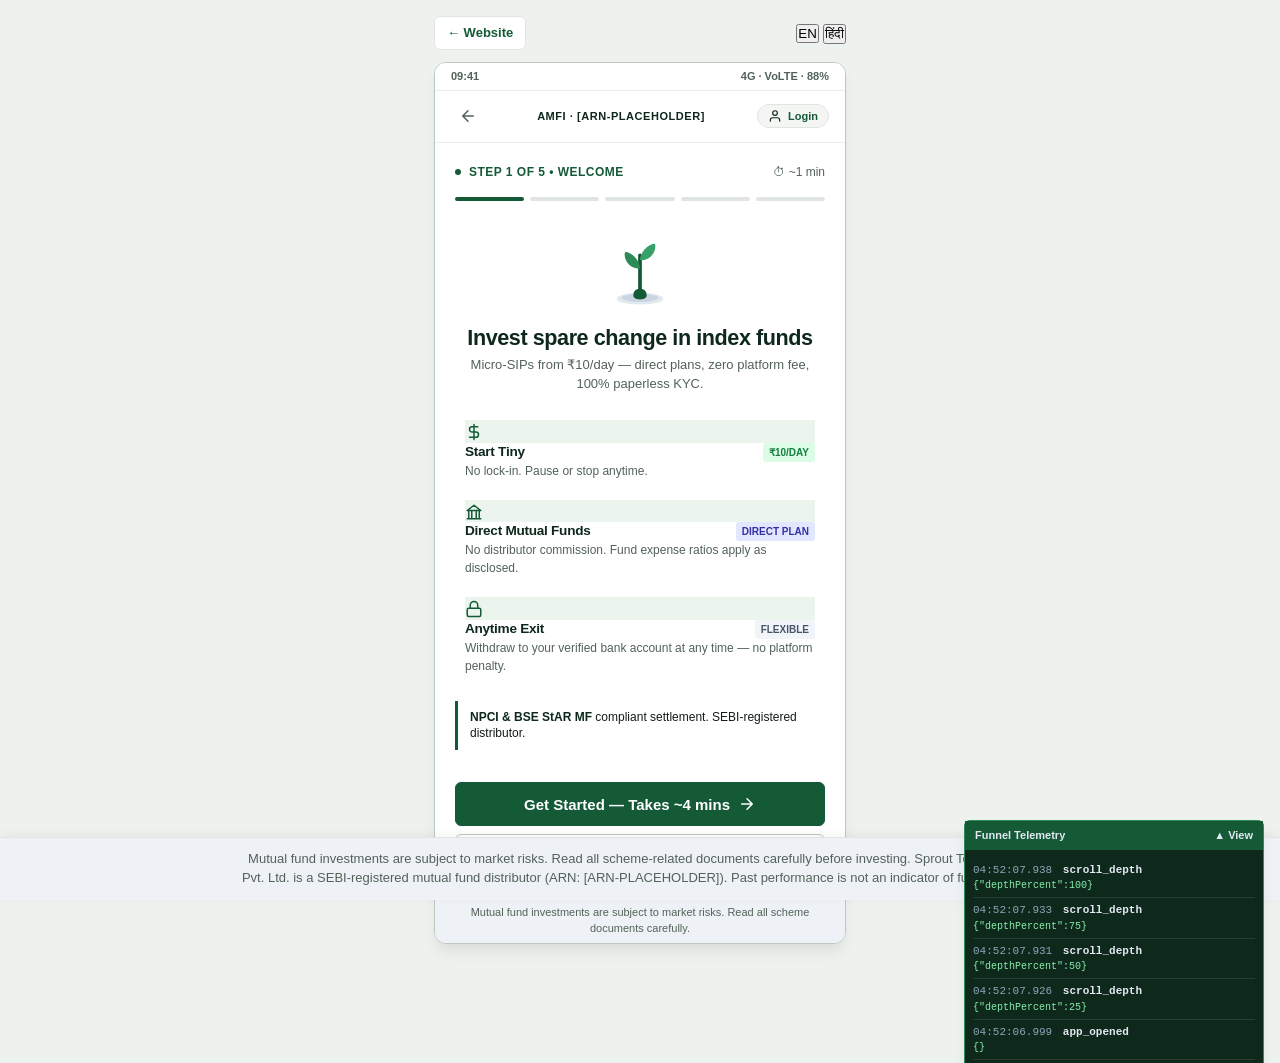
==== commit 1b37ca9a: "feat: full KYC flow, OTP fix, weekly/monthly tabs, Aadhaar dual-mode, no false data, register flow -" ====
--- a/app.html
+++ b/app.html
@@ -3,8 +3,8 @@
 <head>
   <meta charset="UTF-8">
   <meta name="viewport" content="width=device-width, initial-scale=1.0">
-  <title>Sprout App - First-Time Mobile Investing in India</title>
-  <meta name="description" content="Sprout Mobile Onboarding App. Fast paperless KYC and instant micro-SIP setup starting at ₹10/day.">
+  <title>Sprout App – Paperless Micro-SIP Investing in India</title>
+  <meta name="description" content="Start investing in mutual funds from ₹10/day. Paperless KYC, direct plans, zero platform fee.">
   <link rel="icon" type="image/svg+xml" href="favicon.svg">
 
   <link rel="stylesheet" href="css/tokens.css">
@@ -12,143 +12,155 @@
   <link rel="stylesheet" href="css/onboarding.css">
 
   <style>
-    /* Dedicated App Shell Layout */
-    body {
-      background-color: #F0F4F1;
-      display: flex;
-      flex-direction: column;
-      min-height: 100vh;
-    }
+    /* ── App Shell ──────────────────────────────────────── */
+    body { background: #EEF2EE; display: flex; flex-direction: column; min-height: 100vh; }
+
     .app-standalone-container {
-      flex: 1;
-      display: flex;
-      flex-direction: column;
-      align-items: center;
-      justify-content: center;
-      padding: 16px 8px 48px;
-    }
+      flex: 1; display: flex; flex-direction: column;
+      align-items: center; justify-content: flex-start;
+      padding: 16px 8px 56px;
+    }
+
     .app-top-nav-bar {
-      width: 100%;
-      max-width: 420px;
-      display: flex;
-      justify-content: space-between;
-      align-items: center;
-      margin-bottom: 12px;
-      padding: 0 4px;
-    }
+      width: 100%; max-width: 420px;
+      display: flex; justify-content: space-between; align-items: center;
+      margin-bottom: 12px; padding: 0 4px;
+    }
+
     .app-back-to-site {
-      display: inline-flex;
-      align-items: center;
-      gap: 6px;
-      color: #155A37;
-      text-decoration: none;
-      font-size: 13px;
-      font-weight: 700;
-      background: #FFFFFF;
-      padding: 6px 12px;
-      border-radius: var(--radius-sm);
-      border: 1px solid var(--color-border);
-    }
-    .app-back-to-site:hover {
-      background: #EBF5EE;
-    }
-
-    /* Telemetry drawer */
+      display: inline-flex; align-items: center; gap: 6px;
+      color: #155A37; text-decoration: none; font-size: 13px; font-weight: 700;
+      background: #FFF; padding: 6px 12px;
+      border-radius: var(--radius-sm); border: 1px solid var(--color-border);
+    }
+    .app-back-to-site:hover { background: #EBF5EE; }
+
+    /* ── Toast ──────────────────────────────────────────── */
+    .app-toast {
+      position: fixed; bottom: 80px; left: 50%; transform: translateX(-50%) translateY(20px);
+      min-width: 260px; max-width: 90vw;
+      background: #0E281C; color: #E2E8F0;
+      padding: 10px 18px; border-radius: var(--radius-md);
+      font-size: 13px; font-weight: 500;
+      display: flex; align-items: center; gap: 8px;
+      opacity: 0; transition: opacity .25s ease, transform .25s ease;
+      z-index: 2000; pointer-events: none;
+      box-shadow: 0 8px 24px rgba(0,0,0,.25);
+    }
+    .app-toast.is-visible { opacity: 1; transform: translateX(-50%) translateY(0); }
+    .app-toast.toast-error   { background: #7F1D1D; }
+    .app-toast.toast-warning { background: #78350F; }
+
+    /* ── Aadhaar Mode Toggle ────────────────────────────── */
+    .aadhaar-mode-row {
+      display: flex; gap: 6px; margin-bottom: 10px;
+    }
+    .aadhaar-mode-btn {
+      flex: 1; padding: 8px 4px; border: 1.5px solid #CBD5E1;
+      background: #F8FAFC; border-radius: var(--radius-sm);
+      font-size: 12px; font-weight: 600; cursor: pointer;
+      color: #536259; transition: all .15s ease; text-align: center;
+    }
+    .aadhaar-mode-btn.is-active {
+      background: #EBF5EE; border-color: #155A37; color: #155A37;
+    }
+
+    /* ── Auth modal tab row ─────────────────────────────── */
+    .auth-switch-row {
+      text-align: center; margin-top: 16px; font-size: 12px; color: #64748B;
+    }
+    .auth-switch-row button {
+      background: none; border: none; color: #155A37; font-weight: 700;
+      cursor: pointer; font-size: 12px; text-decoration: underline;
+    }
+
+    /* ── Name field ─────────────────────────────────────── */
+    .auth-name-field {
+      margin-bottom: 10px;
+    }
+    .auth-name-field label {
+      display: block; font-size: 11px; font-weight: 700; color: #536259;
+      text-transform: uppercase; letter-spacing: .04em; margin-bottom: 4px;
+    }
+
+    /* ── OTP hint banner ────────────────────────────────── */
+    .otp-hint-banner {
+      background: #ECFDF5; border: 1px solid #BBF7D0;
+      border-radius: var(--radius-sm); padding: 8px 12px;
+      font-size: 11px; color: #15803D; margin-bottom: 10px;
+      display: flex; align-items: center; gap: 6px;
+    }
+
+    /* ── Telemetry drawer ───────────────────────────────── */
     .telemetry-inspector {
-      position: fixed;
-      bottom: 48px;
-      right: 16px;
-      width: 320px;
-      max-height: 280px;
-      background: #0E281C;
-      color: #E2E8F0;
-      border: 1px solid #2E8B57;
-      border-radius: var(--radius-sm);
-      box-shadow: var(--shadow-lg);
-      z-index: 1000;
-      font-size: 11px;
-      display: flex;
-      flex-direction: column;
-      transition: transform 0.2s ease;
-    }
-    .telemetry-inspector.is-collapsed {
-      transform: translateY(calc(100% - 32px));
-    }
+      position: fixed; bottom: 48px; right: 16px; width: 300px; max-height: 270px;
+      background: #0E281C; color: #E2E8F0;
+      border: 1px solid #2E8B57; border-radius: var(--radius-sm);
+      box-shadow: var(--shadow-lg); z-index: 1000; font-size: 11px;
+      display: flex; flex-direction: column;
+      transition: transform .2s ease;
+    }
+    .telemetry-inspector.is-collapsed { transform: translateY(calc(100% - 32px)); }
     .telemetry-header {
-      padding: 6px 10px;
-      background: #155A37;
-      font-weight: 700;
-      display: flex;
-      align-items: center;
-      justify-content: space-between;
-      cursor: pointer;
-      user-select: none;
+      padding: 6px 10px; background: #155A37; font-weight: 700;
+      display: flex; align-items: center; justify-content: space-between;
+      cursor: pointer; user-select: none;
     }
     .telemetry-body {
-      flex: 1;
-      overflow-y: auto;
-      padding: 8px;
-      font-family: monospace;
-      max-height: 230px;
-    }
-    .telemetry-item {
-      padding: 4px 0;
-      border-bottom: 1px solid rgba(255, 255, 255, 0.1);
-    }
-    .telemetry-time {
-      color: #94A3B8;
-      margin-right: 4px;
-    }
-    .telemetry-item code {
-      display: block;
-      color: #86EFAC;
-      font-size: 10px;
-      word-break: break-all;
+      flex: 1; overflow-y: auto; padding: 8px; font-family: monospace; max-height: 230px;
+    }
+    .telemetry-item { padding: 4px 0; border-bottom: 1px solid rgba(255,255,255,.1); }
+    .telemetry-time { color: #94A3B8; margin-right: 4px; }
+    .telemetry-item code { display: block; color: #86EFAC; font-size: 10px; word-break: break-all; }
+
+    /* ── Profile bank info fix ──────────────────────────── */
+    .profile-bank-row {
+      display: flex; align-items: center; justify-content: space-between;
     }
   </style>
 </head>
 <body>
 
   <main class="app-standalone-container">
-    <!-- Top Bar with Return to Website Link & Language Switcher -->
+
+    <!-- Top Bar -->
     <div class="app-top-nav-bar">
-      <a href="index.html" class="app-back-to-site" title="Return to Sprout marketing website">
-        ← Back to Website
-      </a>
+      <a href="index.html" class="app-back-to-site" title="Return to Sprout website">← Website</a>
       <div class="lang-toggle">
         <button class="lang-btn is-active" data-lang="en">EN</button>
         <button class="lang-btn" data-lang="hi">हिंदी</button>
       </div>
     </div>
 
-    <!-- Phone Mockup Frame (Realistic sub-₹10,000 mobile aspect) -->
+    <!-- Phone Frame -->
     <div class="phone-mockup-frame">
-      <!-- System Status Bar -->
+
+      <!-- Status Bar -->
       <div class="phone-status-bar">
         <span>09:41</span>
         <span>4G · VoLTE · 88%</span>
       </div>
 
-      <!-- App Header with AMFI Registration Indicator & Profile Action -->
+      <!-- App Header -->
       <header class="phone-app-header">
-        <a href="index.html" class="phone-back-btn" aria-label="Exit to website" title="Exit to Sprout Home">
+        <a href="index.html" class="phone-back-btn" aria-label="Exit to website">
           <svg class="icon-svg" viewBox="0 0 24 24"><path d="M19 12H5M12 19l-7-7 7-7"/></svg>
         </a>
-        <span class="phone-header-title" style="font-size: 11px; letter-spacing: 0.05em;">AMFI • [ARN-PLACEHOLDER]</span>
-        <button id="btn-header-profile" class="header-profile-btn" aria-label="View Profile / Log In">
-          <svg class="icon-svg" viewBox="0 0 24 24" style="width: 14px; height: 14px;"><path d="M20 21v-2a4 4 0 0 0-4-4H8a4 4 0 0 0-4 4v2"/><circle cx="12" cy="7" r="4"/></svg>
+        <span class="phone-header-title" style="font-size:11px;letter-spacing:.05em">AMFI · [ARN-PLACEHOLDER]</span>
+        <button id="btn-header-profile" class="header-profile-btn" aria-label="Profile / Login">
+          <svg class="icon-svg" viewBox="0 0 24 24" style="width:14px;height:14px"><path d="M20 21v-2a4 4 0 0 0-4-4H8a4 4 0 0 0-4 4v2"/><circle cx="12" cy="7" r="4"/></svg>
           <span id="header-user-status" class="header-user-pill">Login</span>
         </button>
       </header>
 
-      <!-- Phone Content Area -->
+      <!-- Phone Content -->
       <div class="phone-screen-content">
 
-        <!-- Segmented Progress Bar -->
+        <!-- Progress Bar -->
         <div class="step-segmented-bar">
           <div class="step-meta-left">
             <span class="step-meta-dot"></span>
-            <span id="step-meta-label">STEP 1 OF 5 • PREVIEW</span>
+            <span id="step-meta-label">STEP 1 OF 5 • WELCOME</span>
           </div>
           <div class="step-meta-right" id="step-meta-time">⏱ ~1 min</div>
         </div>
@@ -160,165 +172,168 @@
           <div class="step-track-segment"></div>
         </div>
 
-        <!-- Shared Inline Mascot Mount -->
-        <div id="onboarding-mascot-mount" style="margin-bottom: 8px;"></div>
-
-        <!-- ==================== SCREEN 1: WELCOME & MICRO-SIP VALUE ==================== -->
+        <!-- Mascot -->
+        <div id="onboarding-mascot-mount" style="margin-bottom:8px"></div>
+
+        <!-- ═══════════════════ SCREEN 1: WELCOME ═══════════════════ -->
         <div class="ob-screen is-active" id="ob-screen-1">
-          <div style="text-align: center; margin-bottom: 16px;">
-            <h2 style="font-size: 1.35rem; color: #0E281C; line-height: 1.2; margin-bottom: 6px;">
-              Invest spare change in low-cost index funds.
+          <div style="text-align:center;margin-bottom:16px">
+            <h2 style="font-size:1.35rem;color:#0E281C;line-height:1.2;margin-bottom:6px">
+              Invest spare change in index funds
             </h2>
-            <p style="font-size: 0.8125rem; color: #536259; line-height: 1.45;">
-              Simple, automated micro-SIPs starting at ₹10 a day. Backed by regulated Indian asset management companies.
+            <p style="font-size:.8125rem;color:#536259;line-height:1.45">
+              Micro-SIPs from ₹10/day — direct plans, zero platform fee, 100% paperless KYC.
             </p>
           </div>
 
-          <!-- Value Proposition Pillars -->
-          <div class="checklist-grid" style="gap: 8px; margin-bottom: 16px;">
-            <div class="checklist-item" style="padding: 10px; margin-bottom: 0;">
-              <div class="checklist-check" style="background: #EBF5EE; color: #155A37;">
+          <div class="checklist-grid" style="gap:8px;margin-bottom:16px">
+            <div class="checklist-item" style="padding:10px;margin-bottom:0">
+              <div class="checklist-check" style="background:#EBF5EE;color:#155A37">
                 <svg class="icon-svg" viewBox="0 0 24 24"><path d="M12 2v20M17 5H9.5a3.5 3.5 0 0 0 0 7h5a3.5 3.5 0 0 1 0 7H6"/></svg>
               </div>
               <div class="checklist-content">
-                <div style="display: flex; justify-content: space-between; align-items: center;">
-                  <h4 style="font-size: 0.85rem;">Start Tiny</h4>
+                <div style="display:flex;justify-content:space-between;align-items:center">
+                  <h4 style="font-size:.85rem">Start Tiny</h4>
                   <span class="substep-badge badge-green">₹10/day</span>
                 </div>
-                <p style="font-size: 0.75rem;">Begin with as little as ₹10/day. No lock-in commitment, scale whenever comfortable.</p>
-              </div>
-            </div>
-
-            <div class="checklist-item" style="padding: 10px; margin-bottom: 0;">
-              <div class="checklist-check" style="background: #EBF5EE; color: #155A37;">
+                <p style="font-size:.75rem">No lock-in. Pause or stop anytime.</p>
+              </div>
+            </div>
+
+            <div class="checklist-item" style="padding:10px;margin-bottom:0">
+              <div class="checklist-check" style="background:#EBF5EE;color:#155A37">
                 <svg class="icon-svg" viewBox="0 0 24 24"><path d="M3 21h18M3 10h18M5 10v11M19 10v11M9 10v11M15 10v11M12 3l9 7H3z"/></svg>
               </div>
               <div class="checklist-content">
-                <div style="display: flex; justify-content: space-between; align-items: center;">
-                  <h4 style="font-size: 0.85rem;">Direct Mutual Funds</h4>
-                  <!-- COMPLIANCE: "0% Fee" requires Compliance sign-off on direct vs regular plan. Remove until confirmed. -->
+                <div style="display:flex;justify-content:space-between;align-items:center">
+                  <h4 style="font-size:.85rem">Direct Mutual Funds</h4>
                   <span class="substep-badge badge-blue">Direct Plan</span>
                 </div>
-                <p style="font-size: 0.75rem;">No distributor commission on direct plans. Fund expense ratios apply as disclosed. Units held in your legal name with registered AMCs.</p>
-              </div>
-            </div>
-
-            <div class="checklist-item" style="padding: 10px; margin-bottom: 0;">
-              <div class="checklist-check" style="background: #EBF5EE; color: #155A37;">
+                <p style="font-size:.75rem">No distributor commission. Fund expense ratios apply as disclosed.</p>
+              </div>
+            </div>
+
+            <div class="checklist-item" style="padding:10px;margin-bottom:0">
+              <div class="checklist-check" style="background:#EBF5EE;color:#155A37">
                 <svg class="icon-svg" viewBox="0 0 24 24"><rect x="3" y="11" width="18" height="11" rx="2"/><path d="M7 11V7a5 5 0 0 1 10 0v4"/></svg>
               </div>
               <div class="checklist-content">
-                <div style="display: flex; justify-content: space-between; align-items: center;">
-                  <h4 style="font-size: 0.85rem;">Flexible Redemption</h4>
-                  <span class="substep-badge" style="background: #F1F5F9; color: #475569;">Anytime Exit</span>
-                </div>
-                <p style="font-size: 0.75rem;">Withdraw back to your verified primary bank account at any time without platform penalty.</p>
-              </div>
-            </div>
-          </div>
-
-          <div class="gov-what-we-do" style="margin-bottom: 16px;">
-            <strong style="color: #0E281C;">Bank-grade Security:</strong>
-            <span> NPCI & BSE StAR MF compliant settlement rails.</span>
-          </div>
-
-          <div class="ob-bottom-actions">
+                <div style="display:flex;justify-content:space-between;align-items:center">
+                  <h4 style="font-size:.85rem">Anytime Exit</h4>
+                  <span class="substep-badge" style="background:#F1F5F9;color:#475569">Flexible</span>
+                </div>
+                <p style="font-size:.75rem">Withdraw to your verified bank account at any time — no platform penalty.</p>
+              </div>
+            </div>
+          </div>
+
+          <div class="gov-what-we-do" style="margin-bottom:16px">
+            <strong style="color:#0E281C">NPCI &amp; BSE StAR MF</strong>
+            <span> compliant settlement. SEBI-registered distributor.</span>
+          </div>
+
+          <div class="ob-bottom-actions" style="display:flex;flex-direction:column;gap:8px">
             <button class="btn btn-primary btn-block" id="ob-btn-welcome-start">
-              <span>Get Started (Takes ~4 mins)</span>
+              <span>Get Started — Takes ~4 mins</span>
               <svg class="icon-svg" viewBox="0 0 24 24"><path d="M5 12h14M12 5l7 7-7 7"/></svg>
             </button>
+            <button class="btn btn-secondary btn-block" id="ob-btn-register" style="font-size:13px">
+              New User? Create Account
+            </button>
           </div>
         </div>
 
-        <!-- ==================== SCREEN 2: PREPARATION PROTOCOL ==================== -->
+        <!-- ═══════════════════ SCREEN 2: PREPARATION ═══════════════════ -->
         <div class="ob-screen" id="ob-screen-2">
-          <div class="ob-screen-header" style="margin-bottom: 12px;">
-            <h2 style="font-size: 1.35rem; color: #0E281C;">Have these ready before we begin</h2>
-            <p style="font-size: 0.8125rem;">Financial regulations require identity verification. Having these 3 items ready makes the process seamless and takes under 3 minutes.</p>
-          </div>
-
-          <div style="background: #143525; color: #FFFFFF; padding: 10px 14px; border-radius: var(--radius-sm); margin-bottom: 14px;">
-            <span style="font-size: 10px; text-transform: uppercase; letter-spacing: 0.05em; color: #86EFAC; font-weight: 700; display: block;">REGULATORY REQUIREMENT</span>
-            <strong style="font-size: 0.9rem;">Official KYC Protocol</strong>
-          </div>
-
-          <div class="checklist-grid" style="gap: 8px; margin-bottom: 12px;">
-            <div class="checklist-item" style="padding: 10px; margin-bottom: 0;">
+          <div class="ob-screen-header" style="margin-bottom:12px">
+            <h2 style="font-size:1.35rem;color:#0E281C">Have these ready before we begin</h2>
+            <p style="font-size:.8125rem">SEBI regulations require identity verification. These 3 items make the process seamless.</p>
+          </div>
+
+          <div style="background:#143525;color:#FFF;padding:10px 14px;border-radius:var(--radius-sm);margin-bottom:14px">
+            <span style="font-size:10px;text-transform:uppercase;letter-spacing:.05em;color:#86EFAC;font-weight:700;display:block">REGULATORY REQUIREMENT</span>
+            <strong style="font-size:.9rem">Official KYC Protocol — SEBI / CKYC</strong>
+          </div>
+
+          <div class="checklist-grid" style="gap:8px;margin-bottom:12px">
+            <div class="checklist-item" style="padding:10px;margin-bottom:0">
               <div class="checklist-check">✓</div>
               <div class="checklist-content">
-                <div style="display: flex; justify-content: space-between; align-items: center;">
-                  <h4 style="font-size: 0.85rem;">Permanent Account Number (PAN)</h4>
-                  <span class="substep-badge" style="background: #F1F5F9; color: #475569;">Required</span>
-                </div>
-                <p style="font-size: 0.75rem;">Physical card or 10-digit number linked to your tax record.</p>
-              </div>
-            </div>
-
-            <div class="checklist-item" style="padding: 10px; margin-bottom: 0;">
+                <div style="display:flex;justify-content:space-between;align-items:center">
+                  <h4 style="font-size:.85rem">PAN Card</h4>
+                  <span class="substep-badge" style="background:#F1F5F9;color:#475569">Required</span>
+                </div>
+                <p style="font-size:.75rem">10-digit PAN linked to your income tax record. You can upload a photo or enter the number.</p>
+              </div>
+            </div>
+
+            <div class="checklist-item" style="padding:10px;margin-bottom:0">
               <div class="checklist-check">✓</div>
               <div class="checklist-content">
-                <div style="display: flex; justify-content: space-between; align-items: center;">
-                  <h4 style="font-size: 0.85rem;">Aadhaar Card Number</h4>
-                  <span class="substep-badge badge-blue">DigiLocker</span>
-                </div>
-                <p style="font-size: 0.75rem;">Must have access to mobile phone linked with Aadhaar for OTP verification.</p>
-              </div>
-            </div>
-
-            <div class="checklist-item" style="padding: 10px; margin-bottom: 0;">
+                <div style="display:flex;justify-content:space-between;align-items:center">
+                  <h4 style="font-size:.85rem">Aadhaar</h4>
+                  <span class="substep-badge badge-blue">DigiLocker / Upload</span>
+                </div>
+                <p style="font-size:.75rem">12-digit Aadhaar number via OTP, or upload the document. DigiLocker XML fetch also supported.</p>
+              </div>
+            </div>
+
+            <div class="checklist-item" style="padding:10px;margin-bottom:0">
               <div class="checklist-check">✓</div>
               <div class="checklist-content">
-                <div style="display: flex; justify-content: space-between; align-items: center;">
-                  <h4 style="font-size: 0.85rem;">Indian Bank Account & IFSC</h4>
+                <div style="display:flex;justify-content:space-between;align-items:center">
+                  <h4 style="font-size:.85rem">Indian Bank Account</h4>
                   <span class="substep-badge badge-green">SIP Setup</span>
                 </div>
-                <p style="font-size: 0.75rem;">In your name, for setting up auto-debit SIP and withdrawals.</p>
-              </div>
-            </div>
-          </div>
-
-          <div class="gov-what-we-do" style="border-left-color: #15803D; margin-bottom: 14px;">
-            <strong>Can't finish now?</strong> Your progress saves automatically at every tap.
-          </div>
-
-          <div class="ob-bottom-actions">
+                <p style="font-size:.75rem">In your name. Account number + IFSC for auto-debit SIP and withdrawals.</p>
+              </div>
+            </div>
+          </div>
+
+          <div class="gov-what-we-do" style="border-left-color:#15803D;margin-bottom:14px">
+            <strong>Progress auto-saves</strong> at every step — return anytime to continue.
+          </div>
+
+          <div class="ob-bottom-actions" style="display:flex;flex-direction:column;gap:8px">
             <button class="btn btn-primary btn-block" id="ob-btn-checklist-ready">
-              <span>I Have These Ready • Continue</span>
+              <span>I Have These Ready · Continue</span>
               <svg class="icon-svg" viewBox="0 0 24 24"><path d="M5 12h14M12 5l7 7-7 7"/></svg>
             </button>
-            <button class="save-later-link" id="ob-btn-save-later" style="margin-top: 10px;">
-              Save & Exit for Later
+            <button class="save-later-link" id="ob-btn-save-later" style="margin-top:6px">
+              Save &amp; Exit for Later
             </button>
           </div>
         </div>
 
-        <!-- ==================== SCREEN 3: PACE & DEPLOYMENT ==================== -->
+        <!-- ═══════════════════ SCREEN 3: INVESTMENT PACE ═══════════════════ -->
         <div class="ob-screen" id="ob-screen-3">
-          <div class="ob-screen-header" style="margin-bottom: 10px;">
-            <h2 style="font-size: 1.35rem; color: #0E281C;">Choose your daily or weekly pace</h2>
-            <p style="font-size: 0.8125rem;">Consistency matters more than timing. Pick an amount you won't miss.</p>
+          <div class="ob-screen-header" style="margin-bottom:10px">
+            <h2 style="font-size:1.35rem;color:#0E281C">Choose your investment pace</h2>
+            <p style="font-size:.8125rem">Consistency matters more than timing. Pick an amount you won't miss.</p>
           </div>
 
           <div class="botanical-tier-card">
             <div class="botanical-tier-icon">🌱</div>
             <div class="botanical-tier-info">
-              <h4>BOTANICAL TIER II • First Sprout</h4>
+              <h4>BOTANICAL TIER II · First Sprout</h4>
               <p>Nurturing steady habit from root to leaf.</p>
             </div>
           </div>
 
+          <!-- Frequency Tabs -->
           <div class="freq-tabs-container">
             <button class="freq-tab-btn is-active" data-freq="daily">Daily</button>
             <button class="freq-tab-btn" data-freq="weekly">Weekly</button>
             <button class="freq-tab-btn" data-freq="monthly">Monthly</button>
           </div>
 
+          <!-- Amount Cards — unit label dynamically updated by JS -->
           <div class="amount-card-grid">
             <div class="amount-card" data-amount="20">
               <div class="amount-card-left">
                 <div class="amount-icon-pill">☕</div>
                 <div class="amount-text-block">
-                  <strong>₹20 <span style="font-size: 12px; font-weight: normal; color: #536259;">/ day</span></strong>
+                  <strong>₹20 <span class="amount-card-freq-label" style="font-size:12px;font-weight:normal;color:#536259">/ day</span></strong>
                   <span class="amount-analogy-text">A cup of tea</span>
                 </div>
               </div>
@@ -329,11 +344,8 @@
               <div class="amount-card-left">
                 <div class="amount-icon-pill">🌿</div>
                 <div class="amount-text-block">
-                  <strong>
-                    ₹50 <span style="font-size: 12px; font-weight: normal; color: #536259;">/ day</span>
-                    <!-- COMPLIANCE: "Most chosen" is a fake metric if you have no real data. Removed until analytics confirm it. -->
-                  </strong>
-                  <span class="amount-analogy-text">Optimal baseline for micro-SIP</span>
+                  <strong>₹50 <span class="amount-card-freq-label" style="font-size:12px;font-weight:normal;color:#536259">/ day</span></strong>
+                  <span class="amount-analogy-text">Optimal micro-SIP baseline</span>
                 </div>
               </div>
               <div class="amount-check-bubble">✓</div>
@@ -343,7 +355,7 @@
               <div class="amount-card-left">
                 <div class="amount-icon-pill">📈</div>
                 <div class="amount-text-block">
-                  <strong>₹100 <span style="font-size: 12px; font-weight: normal; color: #536259;">/ day</span></strong>
+                  <strong>₹100 <span class="amount-card-freq-label" style="font-size:12px;font-weight:normal;color:#536259">/ day</span></strong>
                   <span class="amount-analogy-text">Steady compounding</span>
                 </div>
               </div>
@@ -351,109 +363,164 @@
             </div>
           </div>
 
+          <!-- Deployment Summary -->
           <div class="monthly-deployment-card">
             <div class="deployment-header">
               <span>MONTHLY DEPLOYMENT</span>
               <span>📅 100% Equity Index</span>
             </div>
             <h3 id="calc-deployment-heading">At ₹50 / day, you will invest ₹1,500 every month.</h3>
-            
+
             <div class="fund-preview-box">
               <span class="fund-badge-in">IN</span>
               <div class="fund-details-text">
                 <strong>Nifty 50 Index Direct Plan</strong>
-                <span>Top 50 companies in India • Direct / Zero Commission</span>
-              </div>
-            </div>
-
-            <p style="font-size: 10px; color: #536259; line-height: 1.4;">
-              Equities fluctuate in value. Historical 10-12% market returns are for illustrative purposes and not guaranteed. Capital is at risk.
+                <span>Top 50 companies · Direct / Zero Commission</span>
+              </div>
+            </div>
+
+            <p style="font-size:10px;color:#536259;line-height:1.4;margin-top:8px">
+              Equities fluctuate in value. Historical 10–12% market returns are illustrative and not guaranteed. Capital is at risk.
             </p>
           </div>
 
           <div class="ob-bottom-actions">
             <button class="btn btn-primary btn-block" id="ob-btn-pace-confirm">
-              <span>Confirm Pace & Verify KYC</span>
+              <span>Confirm Pace &amp; Verify KYC</span>
               <svg class="icon-svg" viewBox="0 0 24 24"><path d="M5 12h14M12 5l7 7-7 7"/></svg>
             </button>
           </div>
         </div>
 
-        <!-- ==================== SCREEN 4: IDENTITY AUTHENTICATION & WAITING ==================== -->
+        <!-- ═══════════════════ SCREEN 4: KYC / IDENTITY ═══════════════════ -->
         <div class="ob-screen" id="ob-screen-4">
-          <div class="ob-screen-header" style="margin-bottom: 10px;">
-            <h2 style="font-size: 1.35rem; color: #0E281C;">Identity & Bank Verification</h2>
-            <p style="font-size: 0.8125rem;">Enter credentials for 100% paperless SEBI verification via NSDL & DigiLocker.</p>
-          </div>
-
-          <!-- Interactive KYC Form -->
+          <div class="ob-screen-header" style="margin-bottom:10px">
+            <h2 style="font-size:1.35rem;color:#0E281C">Identity &amp; Bank Verification</h2>
+            <p style="font-size:.8125rem">Enter credentials for 100% paperless SEBI verification via NSDL &amp; DigiLocker.</p>
+          </div>
+
+          <!-- KYC Form -->
           <div class="kyc-form-card" id="kyc-input-section">
-            <div style="margin-bottom: 10px;">
+
+            <!-- 1. PAN -->
+            <div style="margin-bottom:12px">
               <div class="kyc-input-label">
-                <span>1. PERMANENT ACCOUNT NUMBER (PAN)</span>
-                <span id="pan-validation-badge" class="substep-badge badge-green" style="font-size: 10px;">VALID FORMAT</span>
-              </div>
-              <input type="text" id="kyc-pan-input" class="kyc-input" value="ABCDE1234F" maxlength="10" placeholder="ABCDE1234F" autocomplete="off" />
-              
-              <!-- Optional Document Upload / Photo Dropzone -->
-              <label for="kyc-pan-file-input" class="kyc-upload-dropzone" id="kyc-pan-dropzone">
-                <svg class="icon-svg" style="width: 16px; height: 16px; color: #155A37;" viewBox="0 0 24 24"><path d="M21 15v4a2 2 0 0 1-2 2H5a2 2 0 0 1-2-2v-4M17 8l-5-5-5 5M12 3v12"/></svg>
-                <span>Upload PAN Card / Photo (Simulate AI OCR)</span>
-                <input type="file" id="kyc-pan-file-input" accept="image/*,.pdf" style="display: none;" />
+                <span>1. PAN CARD (PERMANENT ACCOUNT NUMBER)</span>
+                <span id="pan-validation-badge" class="substep-badge badge-blue" style="font-size:10px">10 chars</span>
+              </div>
+              <input type="text" id="kyc-pan-input" class="kyc-input" maxlength="10"
+                     placeholder="e.g. ABCDE1234F" autocomplete="off" style="text-transform:uppercase"/>
+
+              <!-- PAN Upload -->
+              <label for="kyc-pan-file-input" class="kyc-upload-dropzone" id="kyc-pan-dropzone" style="margin-top:6px">
+                <svg class="icon-svg" style="width:16px;height:16px;color:#155A37" viewBox="0 0 24 24">
+                  <path d="M21 15v4a2 2 0 0 1-2 2H5a2 2 0 0 1-2-2v-4M17 8l-5-5-5 5M12 3v12"/>
+                </svg>
+                <span>Upload PAN Card photo (optional — AI OCR)</span>
+                <input type="file" id="kyc-pan-file-input" accept="image/*,.pdf" style="display:none"/>
               </label>
-              <div id="kyc-upload-success" class="kyc-file-preview" style="display: none;">
-                <span style="display: flex; align-items: center; gap: 6px;">
-                  <svg class="icon-svg" style="width: 14px; height: 14px;" viewBox="0 0 24 24"><path d="M14 2H6a2 2 0 0 0-2 2v16a2 2 0 0 0 2 2h12a2 2 0 0 0 2-2V8z"/><polyline points="14 2 14 8 20 8"/></svg>
+              <div id="kyc-upload-success" class="kyc-file-preview" style="display:none">
+                <span style="display:flex;align-items:center;gap:6px">
+                  <svg class="icon-svg" style="width:14px;height:14px" viewBox="0 0 24 24">
+                    <path d="M14 2H6a2 2 0 0 0-2 2v16a2 2 0 0 0 2 2h12a2 2 0 0 0 2-2V8z"/>
+                    <polyline points="14 2 14 8 20 8"/>
+                  </svg>
                   <strong id="kyc-uploaded-filename">pan_card.jpg</strong>
                 </span>
-                <span class="substep-badge badge-green" style="font-size: 10px;">AI Verified</span>
-              </div>
-            </div>
-
-            <div style="margin-bottom: 10px;">
+                <span class="substep-badge badge-green" style="font-size:10px">AI Verified</span>
+              </div>
+            </div>
+
+            <!-- 2. Aadhaar -->
+            <div style="margin-bottom:12px">
               <div class="kyc-input-label">
-                <span>2. AADHAAR DIGILOCKER CONSENT</span>
-                <span class="substep-badge badge-blue" style="font-size: 10px;">UIDAI READY</span>
-              </div>
-              <label style="display: flex; align-items: flex-start; gap: 8px; font-size: 11px; color: #334155; cursor: pointer; background: #F8FAFC; padding: 8px; border-radius: 4px; border: 1px solid #E2E8F0;">
-                <input type="checkbox" id="kyc-digilocker-consent" checked style="margin-top: 2px; accent-color: #155A37;" />
-                <span>Authorize secure DigiLocker XML retrieval linked to mobile phone •••• 8912.</span>
-              </label>
-            </div>
-
+                <span>2. AADHAAR IDENTITY</span>
+                <span class="substep-badge badge-blue" style="font-size:10px">UIDAI</span>
+              </div>
+
+              <!-- Mode Toggle -->
+              <div class="aadhaar-mode-row">
+                <button class="aadhaar-mode-btn is-active" data-mode="number">
+                  🔢 Enter 12-Digit Number
+                </button>
+                <button class="aadhaar-mode-btn" data-mode="upload">
+                  📄 Upload Aadhaar Document
+                </button>
+              </div>
+
+              <!-- Number mode -->
+              <div id="aadhaar-number-section">
+                <input type="text" id="kyc-aadhaar-input" class="kyc-input"
+                       maxlength="14" placeholder="e.g. 1234 5678 9012"
+                       autocomplete="off" inputmode="numeric"/>
+                <div style="display:flex;justify-content:space-between;align-items:center;margin-top:4px">
+                  <span id="aadhaar-validation-badge" class="substep-badge badge-blue" style="font-size:10px">12 digits required</span>
+                  <label style="font-size:11px;color:#536259;display:flex;align-items:center;gap:4px;cursor:pointer">
+                    <input type="checkbox" id="kyc-digilocker-consent" style="accent-color:#155A37"/> 
+                    Authorize DigiLocker XML fetch
+                  </label>
+                </div>
+              </div>
+
+              <!-- Upload mode -->
+              <div id="aadhaar-upload-section" style="display:none">
+                <label for="kyc-aadhaar-file-input" class="kyc-upload-dropzone">
+                  <svg class="icon-svg" style="width:16px;height:16px;color:#155A37" viewBox="0 0 24 24">
+                    <path d="M21 15v4a2 2 0 0 1-2 2H5a2 2 0 0 1-2-2v-4M17 8l-5-5-5 5M12 3v12"/>
+                  </svg>
+                  <span>Upload Aadhaar Card (front &amp; back)</span>
+                  <input type="file" id="kyc-aadhaar-file-input" accept="image/*,.pdf" style="display:none"/>
+                </label>
+                <div id="kyc-aadhaar-upload-success" class="kyc-file-preview" style="display:none">
+                  <span style="display:flex;align-items:center;gap:6px">
+                    <svg class="icon-svg" style="width:14px;height:14px" viewBox="0 0 24 24">
+                      <path d="M14 2H6a2 2 0 0 0-2 2v16a2 2 0 0 0 2 2h12a2 2 0 0 0 2-2V8z"/>
+                      <polyline points="14 2 14 8 20 8"/>
+                    </svg>
+                    <strong id="kyc-aadhaar-filename">aadhaar.pdf</strong>
+                  </span>
+                  <span class="substep-badge badge-green" style="font-size:10px">Uploaded</span>
+                </div>
+              </div>
+            </div>
+
+            <!-- 3. Bank Account -->
             <div>
               <div class="kyc-input-label">
-                <span>3. BANK ACCOUNT FOR PENNY-DROP (IMPS)</span>
-                <span id="bank-status-badge" class="substep-badge badge-blue" style="font-size: 10px;">HDFC BANK RESOLVED</span>
-              </div>
-              <div style="display: grid; grid-template-columns: 1.4fr 1fr; gap: 6px;">
-                <input type="text" id="kyc-bank-acc-input" class="kyc-input" value="50100482190123" placeholder="Account Number" />
-                <input type="text" id="kyc-bank-ifsc-input" class="kyc-input" value="HDFC0001234" placeholder="IFSC Code" />
-              </div>
-            </div>
-          </div>
-
-          <!-- Live Verification Progress Card -->
-          <div class="verification-substeps-card" style="margin-bottom: 10px;">
+                <span>3. BANK ACCOUNT (PENNY-DROP VERIFICATION)</span>
+                <span id="bank-status-badge" class="substep-badge badge-blue" style="font-size:10px">Enter IFSC</span>
+              </div>
+              <div style="display:grid;grid-template-columns:1.4fr 1fr;gap:6px">
+                <input type="text" id="kyc-bank-acc-input" class="kyc-input"
+                       placeholder="Account Number" autocomplete="off" inputmode="numeric"/>
+                <input type="text" id="kyc-bank-ifsc-input" class="kyc-input"
+                       placeholder="IFSC Code" autocomplete="off" style="text-transform:uppercase" maxlength="11"/>
+              </div>
+              <p style="font-size:10px;color:#536259;margin-top:4px">₹1.00 IMPS penny-drop verifies legal account holder name.</p>
+            </div>
+          </div>
+
+          <!-- Live Verification Progress -->
+          <div class="verification-substeps-card" style="margin-bottom:10px">
             <div class="substep-row">
-              <div class="substep-icon-status substep-status-verified" id="substep-pan-icon">✓</div>
+              <div class="substep-icon-status substep-status-inprogress" id="substep-pan-icon"></div>
               <div class="substep-info">
                 <div class="substep-header">
                   <h4>PAN Status</h4>
-                  <span class="substep-badge badge-green" id="substep-pan-badge">Verified</span>
-                </div>
-                <p id="substep-pan-text">PAN: ABCDE1234F verified via NSDL record</p>
+                  <span class="substep-badge badge-blue" id="substep-pan-badge">Pending</span>
+                </div>
+                <p id="substep-pan-text">Enter PAN above to verify via NSDL</p>
               </div>
             </div>
 
             <div class="substep-row">
-              <div class="substep-icon-status substep-status-verified" id="substep-aadhaar-icon">✓</div>
+              <div class="substep-icon-status substep-status-inprogress" id="substep-aadhaar-icon"></div>
               <div class="substep-info">
                 <div class="substep-header">
-                  <h4>Aadhaar DigiLocker</h4>
-                  <span class="substep-badge badge-green" id="substep-aadhaar-badge">Verified</span>
-                </div>
-                <p>Linked securely to phone ending in •••• 8912</p>
+                  <h4>Aadhaar / DigiLocker</h4>
+                  <span class="substep-badge badge-blue" id="substep-aadhaar-badge">Pending</span>
+                </div>
+                <p>Verification via UIDAI / DigiLocker secure gateway</p>
               </div>
             </div>
 
@@ -462,14 +529,14 @@
               <div class="substep-info">
                 <div class="substep-header">
                   <h4>Bank Penny-Drop</h4>
-                  <span class="substep-badge badge-blue" id="substep-ckyc-badge">Ready to Verify</span>
-                </div>
-                <p id="substep-bank-desc">Deposit ₹1.00 via IMPS to verify legal account holder name</p>
-              </div>
-            </div>
-          </div>
-
-          <!-- Government Repositories Heartbeat Card -->
+                  <span class="substep-badge badge-blue" id="substep-ckyc-badge">Ready</span>
+                </div>
+                <p id="substep-bank-desc">₹1.00 IMPS confirms legal account holder name</p>
+              </div>
+            </div>
+          </div>
+
+          <!-- Verification Progress Card -->
           <div class="gov-repo-card" id="kyc-waiting-card">
             <div class="gov-repo-top">
               <div class="gov-bank-icon">
@@ -487,7 +554,7 @@
                 <span id="kyc-elapsed-timer">00:00 elapsed</span>
               </div>
               <div class="exchange-progress-bar">
-                <div class="exchange-progress-fill" id="kyc-exchange-fill" style="width: 25%;"></div>
+                <div class="exchange-progress-fill" id="kyc-exchange-fill" style="width:0%"></div>
               </div>
               <div class="exchange-milestones">
                 <span class="exchange-milestone is-done">Request Dispatched</span>
@@ -497,104 +564,111 @@
             </div>
 
             <div class="gov-what-we-do" id="kyc-heartbeat-msg">
-              <strong>What we are doing:</strong> Checking your Central KYC Registry (CKYC) status and matching your bank account name via penny-drop confirmation.
+              <strong>What we do:</strong> Check Central KYC Registry (CKYC) status, verify PAN via NSDL, authenticate Aadhaar via DigiLocker, and confirm bank account via penny-drop.
             </div>
 
             <div class="gov-ref-tag">
-              <span>● 256-bit TLS Gateway Encrypted</span>
+              <span>● 256-bit TLS Encrypted</span>
               <span>REF: CKYC-9042-M</span>
             </div>
           </div>
 
           <div class="ob-bottom-actions">
-            <!-- Initial Action: Run Verification -->
+            <!-- Initial Action -->
             <button class="btn btn-primary btn-block" id="ob-btn-run-verification">
               <svg class="icon-svg" viewBox="0 0 24 24"><path d="M9 12l2 2 4-4M7.835 4.697a3.42 3.42 0 0 0 1.946-.806 3.42 3.42 0 0 1 4.438 0 3.42 3.42 0 0 0 1.946.806 3.42 3.42 0 0 1 3.138 3.138 3.42 3.42 0 0 0 .806 1.946 3.42 3.42 0 0 1 0 4.438 3.42 3.42 0 0 0-.806 1.946 3.42 3.42 0 0 1-3.138 3.138 3.42 3.42 0 0 0-1.946.806 3.42 3.42 0 0 1-4.438 0 3.42 3.42 0 0 0-1.946-.806 3.42 3.42 0 0 1-3.138-3.138 3.42 3.42 0 0 0-.806-1.946 3.42 3.42 0 0 1 0-4.438 3.42 3.42 0 0 0 .806-1.946 3.42 3.42 0 0 1 3.138-3.138z"/></svg>
-              <span>Verify Credentials & Run Penny-Drop</span>
-            </button>
-
-            <!-- Spinner State during verification -->
-            <button class="btn btn-primary btn-block" id="ob-btn-checking-status" style="display: none; pointer-events: none;">
-              <svg class="icon-svg" style="animation: spin 1s linear infinite;" viewBox="0 0 24 24"><path d="M12 2v4M12 18v4M4.93 4.93l2.83 2.83M16.24 16.24l2.83 2.83M2 12h4M18 12h4"/></svg>
-              <span>Checking Registry & IMPS Rail...</span>
-            </button>
-            <style>@keyframes spin { 100% { transform: rotate(360deg); } }</style>
-
-            <!-- Completed State -->
-            <div id="kyc-verified-box" style="display: none; margin-bottom: 8px;">
+              <span>Verify Credentials &amp; Run Penny-Drop</span>
+            </button>
+
+            <!-- Checking spinner -->
+            <button class="btn btn-primary btn-block" id="ob-btn-checking-status"
+                    style="display:none;pointer-events:none">
+              <svg class="icon-svg" style="animation:spin 1s linear infinite" viewBox="0 0 24 24">
+                <path d="M12 2v4M12 18v4M4.93 4.93l2.83 2.83M16.24 16.24l2.83 2.83M2 12h4M18 12h4"/>
+              </svg>
+              <span>Checking Registry &amp; IMPS Rail…</span>
+            </button>
+            <style>@keyframes spin{100%{transform:rotate(360deg)}}</style>
+
+            <!-- Verified -->
+            <div id="kyc-verified-box" style="display:none;margin-bottom:8px">
               <button class="btn btn-primary btn-block" id="ob-btn-kyc-proceed">
-                <span>KYC Verified • Proceed to Mandate</span>
+                <span>KYC Verified · Proceed to Mandate</span>
                 <svg class="icon-svg" viewBox="0 0 24 24"><path d="M5 12h14M12 5l7 7-7 7"/></svg>
               </button>
             </div>
 
-            <button class="btn btn-secondary btn-block" id="ob-btn-kyc-background" style="margin-top: 8px; font-size: 13px;">
-              💬 Continue in Background (Notify via SMS)
+            <button class="btn btn-secondary btn-block" id="ob-btn-kyc-background"
+                    style="margin-top:8px;font-size:13px">
+              💬 Continue in Background (SMS notification)
             </button>
           </div>
         </div>
 
-        <!-- ==================== SCREEN 5: MILESTONE ACHIEVED & MANDATE ==================== -->
+        <!-- ═══════════════════ SCREEN 5: SUCCESS ═══════════════════ -->
         <div class="ob-screen" id="ob-screen-5">
-          <div style="text-align: center; margin-bottom: 14px;">
-            <span class="substep-badge" style="background: #E0E7FF; color: #3730A3; font-size: 11px;">Milestone Achieved</span>
-            <div style="margin: 8px 0;">
-              <span style="font-size: 12px; font-weight: 700; color: #15803D; background: #DCFCE7; padding: 4px 12px; border-radius: var(--radius-sm); display: inline-flex; align-items: center; gap: 6px;">
-                <svg class="icon-svg" style="width: 14px; height: 14px; color: #15803D;" viewBox="0 0 24 24"><path d="M12 22v-9M12 13a5 5 0 0 0-5-5c0 4 2 7 5 7M12 10a5 5 0 0 1 5-5c0 4-2 7-5 7"/></svg>
+          <div style="text-align:center;margin-bottom:14px">
+            <span class="substep-badge" style="background:#E0E7FF;color:#3730A3;font-size:11px">Milestone Achieved</span>
+            <div style="margin:8px 0">
+              <span style="font-size:12px;font-weight:700;color:#15803D;background:#DCFCE7;padding:4px 12px;border-radius:var(--radius-sm);display:inline-flex;align-items:center;gap:6px">
+                <svg class="icon-svg" style="width:14px;height:14px;color:#15803D" viewBox="0 0 24 24">
+                  <path d="M12 22v-9M12 13a5 5 0 0 0-5-5c0 4 2 7 5 7M12 10a5 5 0 0 1 5-5c0 4-2 7-5 7"/>
+                </svg>
                 First Sprout Planted
-                <svg class="icon-svg" style="width: 14px; height: 14px; color: #15803D;" viewBox="0 0 24 24"><path d="M12 22v-9M12 13a5 5 0 0 0-5-5c0 4 2 7 5 7M12 10a5 5 0 0 1 5-5c0 4-2 7-5 7"/></svg>
               </span>
             </div>
-            <h2 style="font-size: 1.35rem; color: #0E281C; line-height: 1.25; margin-bottom: 4px;">
-              Your daily SIP is officially set up!
+            <h2 style="font-size:1.35rem;color:#0E281C;line-height:1.25;margin-bottom:4px">
+              Your SIP is officially set up!
             </h2>
-            <p style="font-size: 0.8125rem; color: #536259; line-height: 1.4;">
-              A steady seed planted today. Your discipline begins silently compounding through patient, systematic stewardship.
+            <p style="font-size:.8125rem;color:#536259;line-height:1.4">
+              Your discipline begins silently compounding — patient, systematic, automated.
             </p>
           </div>
 
           <div class="mandate-summary-card">
             <div class="mandate-header">
               <h4>
-                <svg class="icon-svg" style="color: #155A37;" viewBox="0 0 24 24"><path d="M14 2H6a2 2 0 0 0-2 2v16a2 2 0 0 0 2 2h12a2 2 0 0 0 2-2V8z"/><polyline points="14 2 14 8 20 8"/></svg>
-                Mandate & Order Summary
+                <svg class="icon-svg" style="color:#155A37" viewBox="0 0 24 24">
+                  <path d="M14 2H6a2 2 0 0 0-2 2v16a2 2 0 0 0 2 2h12a2 2 0 0 0 2-2V8z"/>
+                  <polyline points="14 2 14 8 20 8"/>
+                </svg>
+                Mandate &amp; Order Summary
               </h4>
-              <!-- COMPLIANCE: "NPCI Active" label on a simulator screen is misleading. Labeled as sample data. -->
-              <span class="badge-npci" style="background: #F1F5F9; color: #64748B; border: 1px solid #CBD5E1;">NPCI Active (Sample Data)</span>
             </div>
 
             <div class="mandate-row">
-              <span class="mandate-label">Daily Commitment</span>
+              <span class="mandate-label">Commitment</span>
               <span class="mandate-value" id="summary-daily-commitment">₹50 / day</span>
             </div>
             <div class="mandate-row">
               <span class="mandate-label">Fund Selected</span>
-              <span class="mandate-value">Bandhan Nifty 50 Index Fund<br><small style="color: #15803D; font-weight: normal;">Direct-Growth • Zero Platform Fee</small></span>
+              <span class="mandate-value">Bandhan Nifty 50 Index Fund<br>
+                <small style="color:#15803D;font-weight:normal">Direct-Growth · Zero Platform Fee</small></span>
             </div>
             <div class="mandate-row">
-              <span class="mandate-label">Auto-Debit Route</span>
-              <span class="mandate-value">HDFC Bank ••4821 via e-NACH</span>
+              <span class="mandate-label">Auto-Debit</span>
+              <span class="mandate-value" id="summary-bank-display">Bank Account (verified)</span>
             </div>
             <div class="mandate-row">
-              <span class="mandate-label">First Scheduled Debit</span>
-              <span class="mandate-value">Tomorrow, 09:30 AM IST</span>
+              <span class="mandate-label">First Debit</span>
+              <span class="mandate-value">Next business day, 09:30 AM IST</span>
             </div>
             <div class="mandate-row">
-              <span class="mandate-label">Estimated Allotment</span>
+              <span class="mandate-label">Allotment</span>
               <span class="mandate-value">Within T+1 Business Days</span>
             </div>
           </div>
 
           <div class="micro-value-grid">
             <div class="micro-value-card">
-              <div style="color: #155A37; font-size: 16px; margin-bottom: 2px;">⚡</div>
+              <div style="color:#155A37;font-size:16px;margin-bottom:2px">⚡</div>
               <h5>1-Tap Control</h5>
-              <p>Pause, modify, or stop your SIP anytime with zero friction.</p>
+              <p>Pause, modify, or stop your SIP anytime.</p>
             </div>
             <div class="micro-value-card">
-              <div style="color: #155A37; font-size: 16px; margin-bottom: 2px;">🛡</div>
+              <div style="color:#155A37;font-size:16px;margin-bottom:2px">🛡</div>
               <h5>Zero Hidden Cost</h5>
-              <p>No entry loads, no exit penalties, no distributor cuts.</p>
+              <p>No entry loads, no exit penalties, no cuts.</p>
             </div>
           </div>
 
@@ -607,106 +681,134 @@
             </div>
           </div>
 
-          <div class="ob-bottom-actions">
+          <div class="ob-bottom-actions" style="display:flex;flex-direction:column;gap:8px">
             <button class="btn btn-primary btn-block" id="ob-btn-go-portfolio">
-              <span>Go to Your Portfolio</span>
+              <span>View Your Portfolio</span>
               <svg class="icon-svg" viewBox="0 0 24 24"><path d="M5 12h14M12 5l7 7-7 7"/></svg>
             </button>
-            <button class="btn btn-secondary btn-block" id="ob-btn-download-pdf" style="margin-top: 8px; font-size: 13px;">
+            <button class="btn btn-secondary btn-block" id="ob-btn-download-pdf" style="font-size:13px">
               <svg class="icon-svg" viewBox="0 0 24 24"><path d="M21 15v4a2 2 0 0 1-2 2H5a2 2 0 0 1-2-2v-4M7 10l5 5 5-5M12 15V3"/></svg>
               <span>Download Mandate Confirmation (PDF)</span>
             </button>
           </div>
         </div>
 
+      </div><!-- /phone-screen-content -->
+
+      <!-- ═══ TOAST ═══ -->
+      <div id="app-toast" class="app-toast">
+        <svg class="icon-svg" style="width:16px;height:16px;color:#86EFAC;flex-shrink:0" viewBox="0 0 24 24">
+          <path d="M22 11.08V12a10 10 0 1 1-5.93-9.14"/><polyline points="22 4 12 14.01 9 11.01"/>
+        </svg>
+        <span id="app-toast-msg">Notification</span>
       </div>
 
-      <!-- In-App Interactive Toast -->
-      <div id="app-toast" class="app-toast">
-        <svg class="icon-svg" style="width: 16px; height: 16px; color: #86EFAC;" viewBox="0 0 24 24"><path d="M22 11.08V12a10 10 0 1 1-5.93-9.14"/><polyline points="22 4 12 14.01 9 11.01"/></svg>
-        <span id="app-toast-msg">Notification message</span>
-      </div>
-
-      <!-- Phone + OTP Authentication Modal -->
+      <!-- ═══ AUTH MODAL ═══ -->
       <div id="modal-auth" class="modal-backdrop">
         <div class="modal-sheet">
           <div class="modal-handle"></div>
           <div class="modal-header-row">
             <div>
-              <h3 style="font-size: 1.15rem; color: #0E281C;">Sign In to Sprout</h3>
-              <p style="font-size: 0.75rem; color: #64748B;">Enter your 10-digit mobile number for paperless access.</p>
+              <h3 id="auth-modal-title" style="font-size:1.15rem;color:#0E281C">Sign In to Sprout</h3>
+              <p id="auth-modal-subtitle" style="font-size:.75rem;color:#64748B">
+                Enter your 10-digit mobile number for OTP access.
+              </p>
             </div>
             <button id="btn-close-auth-modal" class="modal-close-btn" aria-label="Close">✕</button>
           </div>
 
-          <!-- Step A: Phone Number -->
+          <!-- Step A: Phone -->
           <div id="auth-step-phone">
-            <label class="kyc-input-label" style="margin-bottom: 6px;">
-              <span>MOBILE NUMBER (INDIAN RESIDENT)</span>
+            <!-- Name field (registration only) -->
+            <div id="auth-name-row" class="auth-name-field" style="display:none">
+              <label for="auth-name-input">FULL NAME</label>
+              <input type="text" id="auth-name-input" class="kyc-input"
+                     placeholder="As per PAN card" autocomplete="name"/>
+            </div>
+
+            <label class="kyc-input-label" style="margin-bottom:6px">
+              <span>MOBILE NUMBER</span>
               <span class="substep-badge badge-blue">OTP LOGIN</span>
             </label>
-            <div style="display: flex; gap: 8px; margin-bottom: 12px;">
-              <span style="background: #F1F5F9; border: 1px solid #CBD5E1; padding: 10px 12px; border-radius: 4px; font-weight: 700; font-size: 13px; color: #334155;">+91</span>
-              <input type="tel" id="auth-phone-input" class="kyc-input" maxlength="10" value="9876543210" placeholder="9876543210" style="text-transform: none; font-size: 14px;" />
+            <div style="display:flex;gap:8px;margin-bottom:12px">
+              <span style="background:#F1F5F9;border:1px solid #CBD5E1;padding:10px 12px;border-radius:4px;font-weight:700;font-size:13px;color:#334155">+91</span>
+              <input type="tel" id="auth-phone-input" class="kyc-input"
+                     maxlength="10" placeholder="10-digit mobile number"
+                     inputmode="numeric" autocomplete="tel"/>
             </div>
             <button class="btn btn-primary btn-block" id="btn-send-otp">
               <span>Send 6-Digit OTP</span>
               <svg class="icon-svg" viewBox="0 0 24 24"><path d="M5 12h14M12 5l7 7-7 7"/></svg>
             </button>
-          </div>
-
-          <!-- Step B: OTP Input -->
-          <div id="auth-step-otp" style="display: none;">
-            <p style="font-size: 0.8125rem; color: #334155; text-align: center;">
-              Enter the 6-digit code sent to <strong id="auth-display-phone">+91 98765 43210</strong>
+
+            <div class="auth-switch-row">
+              <span id="auth-login-hint">New here?
+                <button id="btn-switch-to-register">Create Account</button>
+              </span>
+              <span id="auth-register-hint" style="display:none">Already registered?
+                <button id="btn-switch-to-login">Sign In</button>
+              </span>
+            </div>
+          </div>
+
+          <!-- Step B: OTP -->
+          <div id="auth-step-otp" style="display:none">
+            <p style="font-size:.8125rem;color:#334155;text-align:center;margin-bottom:10px">
+              Enter the 6-digit code sent to <strong id="auth-display-phone">your number</strong>
             </p>
+
+            <div class="otp-hint-banner">
+              💡 <span>For demo: OTP will appear in the notification above.</span>
+            </div>
+
             <div class="otp-box-grid">
-              <input type="text" maxlength="1" class="otp-digit-input" data-index="0" value="8" />
-              <input type="text" maxlength="1" class="otp-digit-input" data-index="1" value="4" />
-              <input type="text" maxlength="1" class="otp-digit-input" data-index="2" value="9" />
-              <input type="text" maxlength="1" class="otp-digit-input" data-index="3" value="2" />
-              <input type="text" maxlength="1" class="otp-digit-input" data-index="4" value="0" />
-              <input type="text" maxlength="1" class="otp-digit-input" data-index="5" value="1" />
-            </div>
-
-            <div style="text-align: center; margin-bottom: 14px;">
-              <button id="btn-use-demo-otp" style="background: #EBF5EE; border: 1px solid #BBF7D0; color: #15803D; font-size: 11px; padding: 4px 10px; border-radius: 12px; cursor: pointer; font-weight: 600;">
-                💡 Auto-fill Demo Code (849201)
+              <input type="text" maxlength="1" class="otp-digit-input" data-index="0" inputmode="numeric"/>
+              <input type="text" maxlength="1" class="otp-digit-input" data-index="1" inputmode="numeric"/>
+              <input type="text" maxlength="1" class="otp-digit-input" data-index="2" inputmode="numeric"/>
+              <input type="text" maxlength="1" class="otp-digit-input" data-index="3" inputmode="numeric"/>
+              <input type="text" maxlength="1" class="otp-digit-input" data-index="4" inputmode="numeric"/>
+              <input type="text" maxlength="1" class="otp-digit-input" data-index="5" inputmode="numeric"/>
+            </div>
+
+            <div style="text-align:center;margin-bottom:14px">
+              <button id="btn-use-demo-otp"
+                style="background:#EBF5EE;border:1px solid #BBF7D0;color:#15803D;font-size:11px;padding:4px 10px;border-radius:12px;cursor:pointer;font-weight:600">
+                Auto-fill Demo OTP
               </button>
             </div>
 
             <button class="btn btn-primary btn-block" id="btn-verify-otp">
-              <span>Verify & Continue</span>
+              <span>Verify &amp; Continue</span>
               <svg class="icon-svg" viewBox="0 0 24 24"><path d="M5 12h14M12 5l7 7-7 7"/></svg>
             </button>
-            <button id="btn-back-to-phone" class="btn btn-ghost btn-block" style="margin-top: 6px; font-size: 12px;">
-              Change phone number
+            <button id="btn-back-to-phone" class="btn btn-ghost btn-block" style="margin-top:6px;font-size:12px">
+              ← Change phone number
             </button>
           </div>
         </div>
       </div>
 
-      <!-- Investor Profile & Portfolio Modal -->
+      <!-- ═══ PROFILE MODAL ═══ -->
       <div id="modal-profile" class="modal-backdrop">
         <div class="modal-sheet">
           <div class="modal-handle"></div>
           <div class="modal-header-row">
             <div>
-              <span class="substep-badge badge-green" style="font-size: 10px; margin-bottom: 2px;">SEBI COMPLIANT INVESTOR</span>
-              <h3 style="font-size: 1.2rem; color: #0E281C;">Investor Profile</h3>
+              <span class="substep-badge badge-green" style="font-size:10px;margin-bottom:2px">SEBI COMPLIANT INVESTOR</span>
+              <h3 style="font-size:1.2rem;color:#0E281C">Investor Profile</h3>
             </div>
             <button id="btn-close-profile-modal" class="modal-close-btn" aria-label="Close">✕</button>
           </div>
 
-          <!-- Profile Details Card -->
+          <!-- Profile Details -->
           <div class="profile-stat-card">
             <div class="profile-row">
               <span class="profile-row-label">Investor Name</span>
-              <span class="profile-row-val" id="profile-name">Disciplined Investor</span>
+              <span class="profile-row-val" id="profile-name">—</span>
             </div>
             <div class="profile-row">
               <span class="profile-row-label">Registered Phone</span>
-              <span class="profile-row-val" id="profile-phone">+91 98765 43210</span>
+              <span class="profile-row-val" id="profile-phone">—</span>
             </div>
             <div class="profile-row">
               <span class="profile-row-label">CKYC Status</span>
@@ -714,71 +816,85 @@
             </div>
             <div class="profile-row">
               <span class="profile-row-label">Linked PAN</span>
-              <span class="profile-row-val" id="profile-pan-val">ABCDE••••F (NSDL Verified)</span>
+              <span class="profile-row-val" id="profile-pan-val">Not yet submitted</span>
             </div>
             <div class="profile-row">
               <span class="profile-row-label">Auto-Debit Bank</span>
-              <span class="profile-row-val">HDFC Bank ••••4821 (e-NACH Active)</span>
-            </div>
-          </div>
-
-          <!-- Active Portfolio & SIP -->
-          <div style="background: #143525; color: #FFFFFF; padding: 12px 14px; border-radius: var(--radius-sm); margin-bottom: 12px;">
-            <div style="display: flex; justify-content: space-between; align-items: center; margin-bottom: 6px;">
-              <span style="font-size: 11px; text-transform: uppercase; color: #86EFAC; font-weight: 700;">ACTIVE INVESTMENT</span>
-              <span class="substep-badge badge-green" style="font-size: 10px;">DAILY MICRO-SIP</span>
-            </div>
-            <div style="font-size: 1.35rem; font-weight: 700;">₹100 <small style="font-size: 0.8rem; font-weight: normal; opacity: 0.85;">/ day</small></div>
-            <p style="font-size: 11px; color: #A7F3D0; margin-top: 4px;">Bandhan Nifty 50 Index Fund (Direct-Growth). Next debit: Tomorrow at 09:30 AM.</p>
-          </div>
-
-          <!-- Document Locker Downloads -->
-          <h4 style="font-size: 0.85rem; color: #0E281C; margin: 12px 0 6px;">DOCUMENT LOCKER</h4>
-          <div style="display: flex; flex-direction: column; gap: 6px; margin-bottom: 16px;">
-            <button class="btn btn-secondary btn-block" id="btn-download-profile-mandate" style="justify-content: space-between; font-size: 12px; padding: 8px 12px;">
-              <span style="display: flex; align-items: center; gap: 6px;">
-                <svg class="icon-svg" style="width: 14px; height: 14px; color: #155A37;" viewBox="0 0 24 24"><path d="M14 2H6a2 2 0 0 0-2 2v16a2 2 0 0 0 2 2h12a2 2 0 0 0 2-2V8z"/><polyline points="14 2 14 8 20 8"/></svg>
-                Mandate Confirmation Slip (PDF)
+              <span class="profile-row-val" id="profile-bank-val">—</span>
+            </div>
+          </div>
+
+          <!-- Active Investment -->
+          <div style="background:#143525;color:#FFF;padding:12px 14px;border-radius:var(--radius-sm);margin-bottom:12px">
+            <div style="display:flex;justify-content:space-between;align-items:center;margin-bottom:6px">
+              <span style="font-size:11px;text-transform:uppercase;color:#86EFAC;font-weight:700">ACTIVE INVESTMENT</span>
+              <span class="substep-badge badge-green" style="font-size:10px" id="profile-freq-badge">MICRO-SIP</span>
+            </div>
+            <div style="font-size:1.35rem;font-weight:700" id="profile-amount-display">
+              — <small style="font-size:.8rem;font-weight:normal;opacity:.85">/ day</small>
+            </div>
+            <p style="font-size:11px;color:#A7F3D0;margin-top:4px">
+              Bandhan Nifty 50 Index Fund (Direct-Growth). Next debit: next business day at 09:30 AM.
+            </p>
+          </div>
+
+          <!-- Document Locker -->
+          <h4 style="font-size:.85rem;color:#0E281C;margin:12px 0 6px">DOCUMENT LOCKER</h4>
+          <div style="display:flex;flex-direction:column;gap:6px;margin-bottom:16px">
+            <button class="btn btn-secondary btn-block" id="btn-download-profile-mandate"
+                    style="justify-content:space-between;font-size:12px;padding:8px 12px">
+              <span style="display:flex;align-items:center;gap:6px">
+                <svg class="icon-svg" style="width:14px;height:14px;color:#155A37" viewBox="0 0 24 24">
+                  <path d="M14 2H6a2 2 0 0 0-2 2v16a2 2 0 0 0 2 2h12a2 2 0 0 0 2-2V8z"/>
+                  <polyline points="14 2 14 8 20 8"/>
+                </svg>
+                Mandate Confirmation Slip (HTML/PDF)
               </span>
-              <span style="color: #155A37; font-weight: 700;">Download ↓</span>
-            </button>
-            <button class="btn btn-secondary btn-block" id="btn-download-profile-statement" style="justify-content: space-between; font-size: 12px; padding: 8px 12px;">
-              <span style="display: flex; align-items: center; gap: 6px;">
-                <svg class="icon-svg" style="width: 14px; height: 14px; color: #155A37;" viewBox="0 0 24 24"><path d="M14 2H6a2 2 0 0 0-2 2v16a2 2 0 0 0 2 2h12a2 2 0 0 0 2-2V8z"/><polyline points="14 2 14 8 20 8"/></svg>
-                Statement of Account (CAS)
+              <span style="color:#155A37;font-weight:700">Download ↓</span>
+            </button>
+            <button class="btn btn-secondary btn-block" id="btn-download-profile-statement"
+                    style="justify-content:space-between;font-size:12px;padding:8px 12px">
+              <span style="display:flex;align-items:center;gap:6px">
+                <svg class="icon-svg" style="width:14px;height:14px;color:#155A37" viewBox="0 0 24 24">
+                  <path d="M14 2H6a2 2 0 0 0-2 2v16a2 2 0 0 0 2 2h12a2 2 0 0 0 2-2V8z"/>
+                  <polyline points="14 2 14 8 20 8"/>
+                </svg>
+                Consolidated Account Statement (CAS)
               </span>
-              <span style="color: #155A37; font-weight: 700;">Download ↓</span>
-            </button>
-          </div>
-
-          <button id="btn-profile-logout" class="btn btn-ghost btn-block" style="color: #DC2626; font-size: 12px;">
+              <span style="color:#155A37;font-weight:700">Download ↓</span>
+            </button>
+          </div>
+
+          <button id="btn-profile-logout" class="btn btn-ghost btn-block"
+                  style="color:#DC2626;font-size:12px">
             Sign Out / Switch Number
           </button>
         </div>
       </div>
 
-      <!-- Phone In-App Bottom Compliance Bar -->
-      <div class="compliance-disclaimer-strip" style="font-size: 11px; padding: 6px 10px;">
+      <!-- Compliance Strip -->
+      <div class="compliance-disclaimer-strip" style="font-size:11px;padding:6px 10px">
         <span data-i18n="complianceShort">Mutual fund investments are subject to market risks. Read all scheme documents carefully.</span>
       </div>
-    </div>
+    </div><!-- /phone-mockup-frame -->
   </main>
 
-  <!-- Sticky Global Compliance Disclaimer Bar -->
+  <!-- Global Compliance Bar -->
   <aside class="compliance-disclaimer-strip compliance-sticky-bottom" aria-label="Regulatory risk disclosure">
-    <div style="max-width: 800px; margin: 0 auto;">
+    <div style="max-width:800px;margin:0 auto">
       <span data-i18n="complianceDisclaimer">
-      <!-- COMPLIANCE: Replace [ARN-PLACEHOLDER] with your real AMFI ARN before going live -->
-      Mutual fund investments are subject to market risks. Read all scheme-related documents carefully before investing. Sprout Technologies Pvt. Ltd. is a SEBI-registered mutual fund distributor (ARN: [ARN-PLACEHOLDER]). Past performance is not an indicator of future returns.
+        Mutual fund investments are subject to market risks. Read all scheme-related documents carefully before investing.
+        Sprout Technologies Pvt. Ltd. is a SEBI-registered mutual fund distributor (ARN: [ARN-PLACEHOLDER]).
+        Past performance is not an indicator of future returns.
       </span>
     </div>
   </aside>
 
-  <!-- Developer Telemetry Inspector -->
+  <!-- Telemetry Inspector -->
   <div class="telemetry-inspector is-collapsed" id="telemetry-inspector">
     <div class="telemetry-header" id="toggle-telemetry-btn">
-      <span>Funnel Telemetry Inspector</span>
-      <span>▲ Click to view</span>
+      <span>Funnel Telemetry</span>
+      <span>▲ View</span>
     </div>
     <div class="telemetry-body" id="telemetry-log-content"></div>
   </div>
@@ -789,65 +905,67 @@
   <script src="js/onboarding.js"></script>
   <script>
     document.addEventListener("DOMContentLoaded", () => {
-      // Initialize Mascot mount
-      const obMascotMount = document.getElementById("onboarding-mascot-mount");
-      if (obMascotMount) {
-        obMascotMount.innerHTML = window.SproutMascot.render("idle");
+      // Init mascot
+      const mascotMount = document.getElementById("onboarding-mascot-mount");
+      if (mascotMount && window.SproutMascot) {
+        mascotMount.innerHTML = window.SproutMascot.render("idle");
       }
 
-      // Initialize Onboarding Flow
+      // Init onboarding
       if (!window.sproutOnboarding && window.OnboardingFlow) {
         window.sproutOnboarding = new window.OnboardingFlow();
         window.sproutOnboarding.init();
       }
 
-      // Language Switcher
+      // Language switcher
       function updateLanguage(lang) {
-        const strings = window.SPROUT_STRINGS[lang] || window.SPROUT_STRINGS.en;
-        document.querySelectorAll("[data-i18n]").forEach(elem => {
-          const key = elem.getAttribute("data-i18n");
-          if (strings[key]) {
-            elem.textContent = strings[key];
-          }
+        const strings = window.SPROUT_STRINGS && (window.SPROUT_STRINGS[lang] || window.SPROUT_STRINGS.en);
+        if (!strings) return;
+        document.querySelectorAll("[data-i18n]").forEach(el => {
+          const key = el.getAttribute("data-i18n");
+          if (strings[key]) el.textContent = strings[key];
         });
         document.querySelectorAll(".lang-btn").forEach(btn => {
           btn.classList.toggle("is-active", btn.getAttribute("data-lang") === lang);
         });
         document.documentElement.lang = lang;
       }
-
       document.querySelectorAll(".lang-btn").forEach(btn => {
         btn.addEventListener("click", () => {
-          const selected = btn.getAttribute("data-lang");
-          updateLanguage(selected);
-          window.sproutAnalytics.track("language_switched", { language: selected });
+          updateLanguage(btn.getAttribute("data-lang"));
+          window.sproutAnalytics && window.sproutAnalytics.track("language_switched", { language: btn.getAttribute("data-lang") });
         });
       });
 
-      // Telemetry drawer
+      // Auth switch buttons visibility
+      document.getElementById("btn-switch-to-register")?.addEventListener("click", () => {
+        document.getElementById("auth-login-hint").style.display    = "none";
+        document.getElementById("auth-register-hint").style.display = "inline";
+      });
+      document.getElementById("btn-switch-to-login")?.addEventListener("click", () => {
+        document.getElementById("auth-login-hint").style.display    = "inline";
+        document.getElementById("auth-register-hint").style.display = "none";
+      });
+
+      // Telemetry
       const telemetryDrawer = document.getElementById("telemetry-log-content");
-      if (telemetryDrawer) {
-        window.sproutAnalytics.onEvent((eventData) => {
+      if (telemetryDrawer && window.sproutAnalytics) {
+        window.sproutAnalytics.onEvent((ev) => {
           const entry = document.createElement("div");
           entry.className = "telemetry-item";
           entry.innerHTML = `
-            <span class="telemetry-time">${eventData.timestamp.split("T")[1].replace("Z", "")}</span>
-            <strong>${eventData.event}</strong>
-            <code>${JSON.stringify(eventData.properties)}</code>
-          `;
+            <span class="telemetry-time">${ev.timestamp.split("T")[1].replace("Z","")}</span>
+            <strong>${ev.event}</strong>
+            <code>${JSON.stringify(ev.properties)}</code>`;
           telemetryDrawer.prepend(entry);
         });
       }
 
-      const toggleTelBtn = document.getElementById("toggle-telemetry-btn");
-      if (toggleTelBtn) {
-        toggleTelBtn.addEventListener("click", () => {
-          const drawer = document.getElementById("telemetry-inspector");
-          if (drawer) drawer.classList.toggle("is-collapsed");
-        });
-      }
-
-      window.sproutAnalytics.track("app_opened");
+      document.getElementById("toggle-telemetry-btn")?.addEventListener("click", () => {
+        document.getElementById("telemetry-inspector")?.classList.toggle("is-collapsed");
+      });
+
+      window.sproutAnalytics && window.sproutAnalytics.track("app_opened");
     });
   </script>
 </body>
